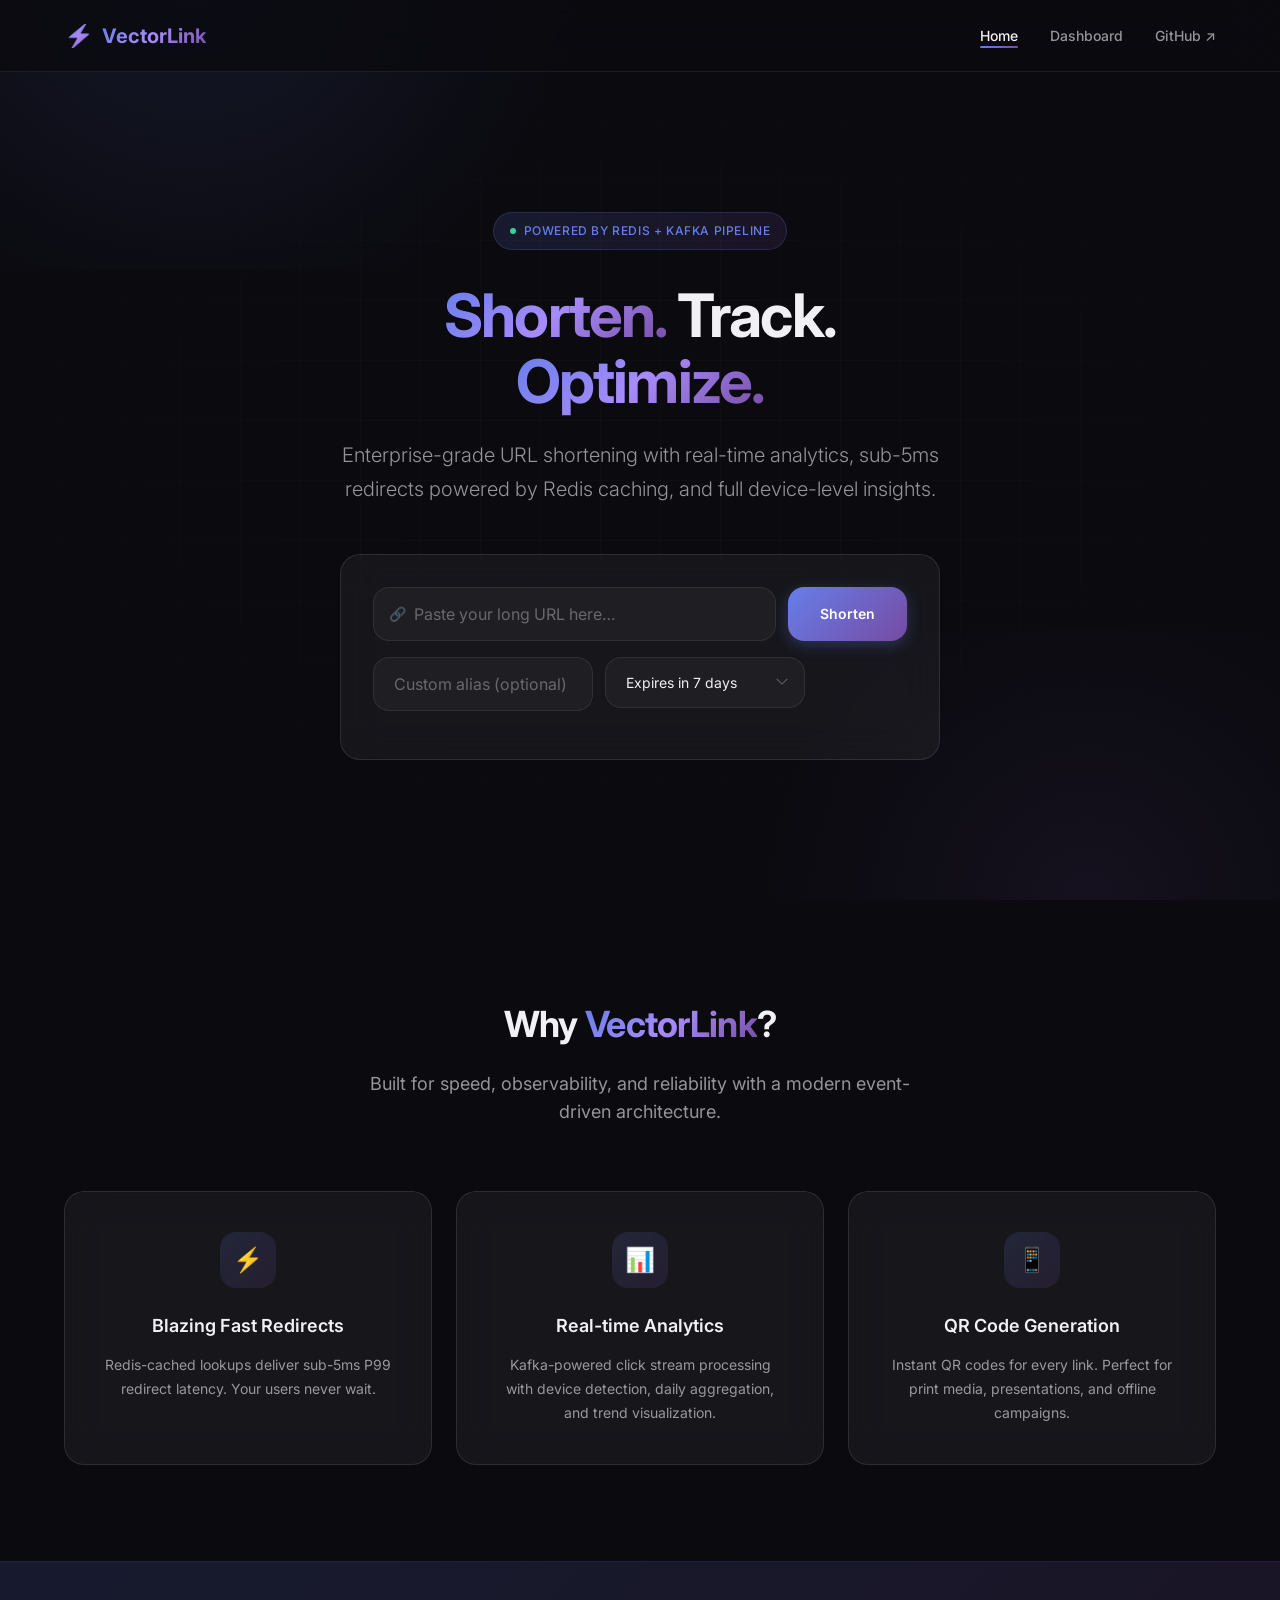
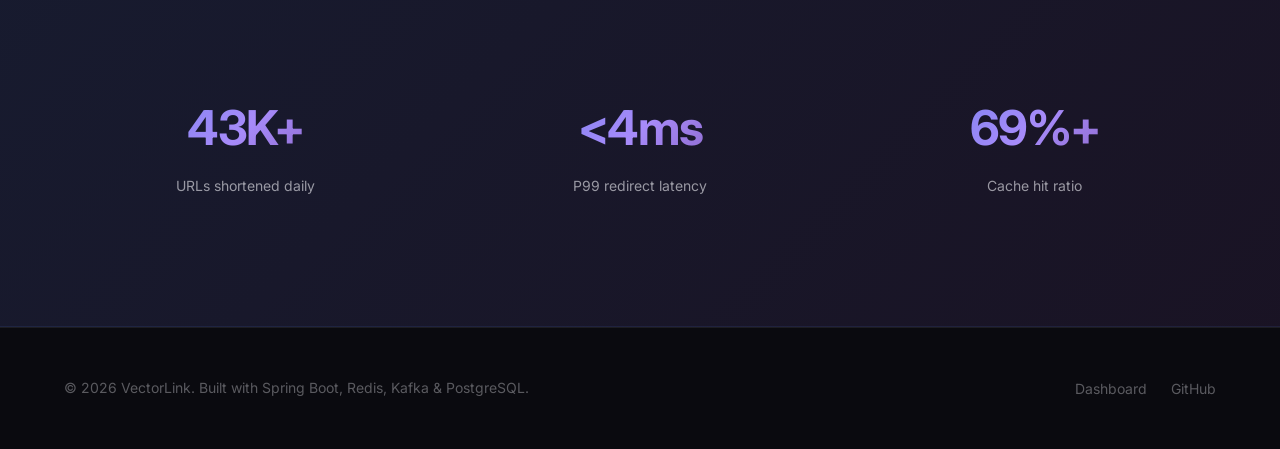
==== src/main/resources/static/index.html @ d3f07c10 "feat: upgrade to full-stack production-ready VectorLink platform" ====
<!DOCTYPE html>
<html lang="en">
<head>
  <meta charset="UTF-8">
  <meta name="viewport" content="width=device-width, initial-scale=1.0">
  <title>VectorLink — Shorten. Track. Optimize.</title>
  <link rel="stylesheet" href="css/style.css">
  <link rel="icon" href="data:image/svg+xml,<svg xmlns='http://www.w3.org/2000/svg' viewBox='0 0 100 100'><text y='.9em' font-size='90'>⚡</text></svg>">
</head>
<body>

  <!-- ===== Navbar ===== -->
  <nav class="navbar" id="navbar">
    <div class="container">
      <a href="index.html" class="nav-logo">
        <span class="logo-icon">⚡</span>
        <span>VectorLink</span>
      </a>
      <button class="nav-toggle" id="navToggle" aria-label="Toggle navigation">☰</button>
      <ul class="nav-links" id="navLinks">
        <li><a href="index.html" class="active">Home</a></li>
        <li><a href="dashboard.html">Dashboard</a></li>
        <li><a href="https://github.com" target="_blank" rel="noopener">GitHub ↗</a></li>
      </ul>
    </div>
  </nav>

  <!-- ===== Hero ===== -->
  <section class="hero">
    <div class="hero-bg">
      <div class="hero-grid"></div>
    </div>
    <div class="hero-content">
      <div class="hero-badge">
        <span class="dot"></span>
        Powered by Redis + Kafka Pipeline
      </div>
      <h1>
        <span class="text-gradient">Shorten.</span> Track.<br>
        <span class="text-gradient">Optimize.</span>
      </h1>
      <p>
        Enterprise-grade URL shortening with real-time analytics, 
        sub-5ms redirects powered by Redis caching, and full device-level insights.
      </p>

      <!-- Shortener Form -->
      <form class="shortener-form glass-card-static" id="shortenForm" autocomplete="off">
        <div class="form-main">
          <div class="input-group">
            <input 
              type="url" 
              class="input has-icon" 
              id="longUrlInput" 
              placeholder="Paste your long URL here…" 
              required
            >
            <span class="input-icon">🔗</span>
          </div>
          <button type="submit" class="btn btn-primary" id="submitBtn">
            <span id="submitText">Shorten</span>
            <span id="submitSpinner" class="spinner hidden"></span>
          </button>
        </div>
        <div class="form-options">
          <div class="input-group" style="max-width:220px;">
            <input 
              type="text" 
              class="input" 
              id="customAliasInput" 
              placeholder="Custom alias (optional)"
              pattern="[a-zA-Z0-9_-]+"
              title="Letters, numbers, hyphens, underscores only"
            >
          </div>
          <div class="input-group" style="max-width:200px;">
            <select class="select" id="ttlSelect">
              <option value="3600">Expires in 1 hour</option>
              <option value="86400">Expires in 1 day</option>
              <option value="604800" selected>Expires in 7 days</option>
              <option value="2592000">Expires in 30 days</option>
              <option value="31536000">Expires in 1 year</option>
            </select>
          </div>
        </div>
      </form>

      <!-- Result (hidden by default) -->
      <div class="result-card glass-card-static hidden" id="resultCard">
        <div class="result-inner">
          <div class="result-url-section">
            <div class="result-label">Your shortened link</div>
            <div class="result-short-url">
              <a href="#" id="resultShortUrl" target="_blank" rel="noopener"></a>
              <button class="btn btn-sm btn-secondary" id="copyBtn" title="Copy to clipboard">📋 Copy</button>
            </div>
            <div class="result-long-url" id="resultLongUrl"></div>
            <div class="result-meta">
              <span class="result-meta-item" id="resultExpiry"></span>
              <span class="result-meta-item" id="resultAlias"></span>
            </div>
          </div>
          <div class="result-qr">
            <img id="resultQr" src="" alt="QR Code">
          </div>
        </div>
      </div>
    </div>
  </section>

  <!-- ===== Features ===== -->
  <section class="section">
    <div class="container">
      <div class="section-header">
        <h2>Why <span class="text-gradient">VectorLink</span>?</h2>
        <p>Built for speed, observability, and reliability with a modern event-driven architecture.</p>
      </div>
      <div class="features-grid stagger">
        <div class="glass-card feature-card animate-slide-up" style="opacity:0;">
          <div class="feature-icon">⚡</div>
          <h3>Blazing Fast Redirects</h3>
          <p>Redis-cached lookups deliver sub-5ms P99 redirect latency. Your users never wait.</p>
        </div>
        <div class="glass-card feature-card animate-slide-up" style="opacity:0;">
          <div class="feature-icon">📊</div>
          <h3>Real-time Analytics</h3>
          <p>Kafka-powered click stream processing with device detection, daily aggregation, and trend visualization.</p>
        </div>
        <div class="glass-card feature-card animate-slide-up" style="opacity:0;">
          <div class="feature-icon">📱</div>
          <h3>QR Code Generation</h3>
          <p>Instant QR codes for every link. Perfect for print media, presentations, and offline campaigns.</p>
        </div>
      </div>
    </div>
  </section>

  <!-- ===== Stats ===== -->
  <section class="section stats-section">
    <div class="container">
      <div class="stats-grid">
        <div class="stat-item">
          <div class="stat-number text-gradient" data-target="50000" data-suffix="+">0</div>
          <div class="stat-label">URLs shortened daily</div>
        </div>
        <div class="stat-item">
          <div class="stat-number text-gradient" data-target="5" data-prefix="<" data-suffix="ms">&lt;5ms</div>
          <div class="stat-label">P99 redirect latency</div>
        </div>
        <div class="stat-item">
          <div class="stat-number text-gradient" data-target="80" data-suffix="%+">0</div>
          <div class="stat-label">Cache hit ratio</div>
        </div>
      </div>
    </div>
  </section>

  <!-- ===== Footer ===== -->
  <footer class="footer">
    <div class="container">
      <div class="footer-content">
        <p>© 2026 VectorLink. Built with Spring Boot, Redis, Kafka & PostgreSQL.</p>
        <ul class="footer-links">
          <li><a href="dashboard.html">Dashboard</a></li>
          <li><a href="https://github.com" target="_blank" rel="noopener">GitHub</a></li>
        </ul>
      </div>
    </div>
  </footer>

  <!-- Toast Container -->
  <div class="toast-container" id="toastContainer"></div>

  <script src="https://cdn.jsdelivr.net/npm/chart.js@4.4.4/dist/chart.umd.min.js"></script>
  <script src="js/app.js"></script>
</body>
</html>
---- src/main/resources/static/css/style.css ----
/* ============================================
   VectorLink — Design System
   Dark Glassmorphism · Premium SaaS UI
   ============================================ */

/* ---------- Google Font ---------- */
@import url('https://fonts.googleapis.com/css2?family=Inter:wght@300;400;500;600;700&display=swap');

/* ---------- Custom Properties ---------- */
:root {
  /* Palette */
  --bg:              #0a0a0f;
  --bg-secondary:    #12121a;
  --surface:         rgba(255, 255, 255, 0.04);
  --surface-hover:   rgba(255, 255, 255, 0.08);
  --surface-border:  rgba(255, 255, 255, 0.08);
  --glass:           rgba(255, 255, 255, 0.05);
  --glass-border:    rgba(255, 255, 255, 0.1);
  --glass-hover:     rgba(255, 255, 255, 0.09);

  --accent:          #667eea;
  --accent-secondary:#764ba2;
  --gradient:        linear-gradient(135deg, #667eea 0%, #764ba2 100%);
  --gradient-text:   linear-gradient(135deg, #667eea 0%, #a78bfa 50%, #764ba2 100%);
  --gradient-subtle: linear-gradient(135deg, rgba(102,126,234,0.15) 0%, rgba(118,75,162,0.15) 100%);

  --text-primary:    #f0f0f5;
  --text-secondary:  rgba(240, 240, 245, 0.6);
  --text-tertiary:   rgba(240, 240, 245, 0.35);

  --success:         #34d399;
  --success-bg:      rgba(52, 211, 153, 0.12);
  --danger:          #f87171;
  --danger-bg:       rgba(248, 113, 113, 0.12);
  --warning:         #fbbf24;
  --warning-bg:      rgba(251, 191, 36, 0.12);
  --info:            #60a5fa;

  /* Typography */
  --font:            'Inter', -apple-system, BlinkMacSystemFont, 'Segoe UI', sans-serif;
  --text-xs:         0.75rem;
  --text-sm:         0.875rem;
  --text-base:       1rem;
  --text-lg:         1.125rem;
  --text-xl:         1.25rem;
  --text-2xl:        1.5rem;
  --text-3xl:        1.875rem;
  --text-4xl:        2.25rem;
  --text-5xl:        3rem;
  --text-6xl:        3.75rem;

  /* Spacing */
  --space-1:  0.25rem;
  --space-2:  0.5rem;
  --space-3:  0.75rem;
  --space-4:  1rem;
  --space-5:  1.25rem;
  --space-6:  1.5rem;
  --space-8:  2rem;
  --space-10: 2.5rem;
  --space-12: 3rem;
  --space-16: 4rem;
  --space-20: 5rem;
  --space-24: 6rem;

  /* Radius */
  --radius-sm:  0.375rem;
  --radius-md:  0.625rem;
  --radius-lg:  1rem;
  --radius-xl:  1.25rem;
  --radius-full:9999px;

  /* Shadows */
  --shadow-sm:  0 1px 2px rgba(0,0,0,0.3);
  --shadow-md:  0 4px 12px rgba(0,0,0,0.4);
  --shadow-lg:  0 8px 32px rgba(0,0,0,0.5);
  --shadow-xl:  0 16px 48px rgba(0,0,0,0.6);
  --shadow-glow:0 0 30px rgba(102,126,234,0.15);
  --shadow-glow-strong: 0 0 40px rgba(102,126,234,0.25);

  /* Transition */
  --transition: 0.3s cubic-bezier(0.4, 0, 0.2, 1);
  --transition-fast: 0.15s cubic-bezier(0.4, 0, 0.2, 1);

  /* Layout */
  --nav-height: 72px;
  --container-max: 1200px;
  --container-narrow: 800px;
}

/* ---------- Reset ---------- */
*, *::before, *::after {
  box-sizing: border-box;
  margin: 0;
  padding: 0;
}

html {
  scroll-behavior: smooth;
  -webkit-font-smoothing: antialiased;
  -moz-osx-font-smoothing: grayscale;
}

body {
  font-family: var(--font);
  font-size: var(--text-base);
  font-weight: 400;
  line-height: 1.6;
  color: var(--text-primary);
  background: var(--bg);
  min-height: 100vh;
  overflow-x: hidden;
}

a {
  color: var(--accent);
  text-decoration: none;
  transition: color var(--transition);
}
a:hover {
  color: var(--accent-secondary);
}

img { max-width: 100%; display: block; }
button { cursor: pointer; font-family: var(--font); }
input, select, textarea { font-family: var(--font); }

::selection {
  background: rgba(102,126,234,0.3);
  color: #fff;
}

/* Scrollbar */
::-webkit-scrollbar { width: 6px; }
::-webkit-scrollbar-track { background: transparent; }
::-webkit-scrollbar-thumb {
  background: rgba(255,255,255,0.1);
  border-radius: 3px;
}
::-webkit-scrollbar-thumb:hover { background: rgba(255,255,255,0.2); }

/* ---------- Utility ---------- */
.container {
  width: 100%;
  max-width: var(--container-max);
  margin: 0 auto;
  padding: 0 var(--space-6);
}

.container-narrow {
  max-width: var(--container-narrow);
}

.text-gradient {
  background: var(--gradient-text);
  -webkit-background-clip: text;
  -webkit-text-fill-color: transparent;
  background-clip: text;
}

.text-secondary { color: var(--text-secondary); }
.text-center { text-align: center; }
.text-sm { font-size: var(--text-sm); }
.text-xs { font-size: var(--text-xs); }

.mt-1 { margin-top: var(--space-1); }
.mt-2 { margin-top: var(--space-2); }
.mt-4 { margin-top: var(--space-4); }
.mt-6 { margin-top: var(--space-6); }
.mt-8 { margin-top: var(--space-8); }
.mb-2 { margin-bottom: var(--space-2); }
.mb-4 { margin-bottom: var(--space-4); }
.mb-6 { margin-bottom: var(--space-6); }
.mb-8 { margin-bottom: var(--space-8); }

.hidden { display: none !important; }

/* ---------- Animations ---------- */
@keyframes fadeIn {
  from { opacity: 0; }
  to   { opacity: 1; }
}

@keyframes slideUp {
  from { opacity: 0; transform: translateY(24px); }
  to   { opacity: 1; transform: translateY(0); }
}

@keyframes slideDown {
  from { opacity: 0; transform: translateY(-16px); }
  to   { opacity: 1; transform: translateY(0); }
}

@keyframes slideInRight {
  from { opacity: 0; transform: translateX(80px); }
  to   { opacity: 1; transform: translateX(0); }
}

@keyframes slideOutRight {
  from { opacity: 1; transform: translateX(0); }
  to   { opacity: 0; transform: translateX(80px); }
}

@keyframes pulse {
  0%, 100% { opacity: 1; }
  50%      { opacity: 0.5; }
}

@keyframes shimmer {
  0%   { background-position: -200% 0; }
  100% { background-position: 200% 0; }
}

@keyframes spin {
  to { transform: rotate(360deg); }
}

@keyframes gradientShift {
  0%   { background-position: 0% 50%; }
  50%  { background-position: 100% 50%; }
  100% { background-position: 0% 50%; }
}

@keyframes float {
  0%, 100% { transform: translateY(0); }
  50%      { transform: translateY(-10px); }
}

@keyframes scaleIn {
  from { opacity: 0; transform: scale(0.9); }
  to   { opacity: 1; transform: scale(1); }
}

.animate-fade-in   { animation: fadeIn 0.5s ease forwards; }
.animate-slide-up  { animation: slideUp 0.6s ease forwards; }
.animate-scale-in  { animation: scaleIn 0.4s ease forwards; }

/* Stagger children */
.stagger > *:nth-child(1) { animation-delay: 0s; }
.stagger > *:nth-child(2) { animation-delay: 0.1s; }
.stagger > *:nth-child(3) { animation-delay: 0.2s; }
.stagger > *:nth-child(4) { animation-delay: 0.3s; }
.stagger > *:nth-child(5) { animation-delay: 0.4s; }
.stagger > *:nth-child(6) { animation-delay: 0.5s; }

/* ---------- Glassmorphism Card ---------- */
.glass-card {
  background: var(--glass);
  backdrop-filter: blur(20px);
  -webkit-backdrop-filter: blur(20px);
  border: 1px solid var(--glass-border);
  border-radius: var(--radius-xl);
  padding: var(--space-8);
  transition: all var(--transition);
}

.glass-card:hover {
  background: var(--glass-hover);
  border-color: rgba(255,255,255,0.15);
  box-shadow: var(--shadow-glow);
  transform: translateY(-2px);
}

.glass-card-static {
  background: var(--glass);
  backdrop-filter: blur(20px);
  -webkit-backdrop-filter: blur(20px);
  border: 1px solid var(--glass-border);
  border-radius: var(--radius-xl);
  padding: var(--space-8);
}

/* ---------- Navigation ---------- */
.navbar {
  position: fixed;
  top: 0;
  left: 0;
  right: 0;
  height: var(--nav-height);
  z-index: 1000;
  background: rgba(10, 10, 15, 0.8);
  backdrop-filter: blur(20px);
  -webkit-backdrop-filter: blur(20px);
  border-bottom: 1px solid var(--surface-border);
  transition: all var(--transition);
}

.navbar.scrolled {
  background: rgba(10, 10, 15, 0.95);
  box-shadow: var(--shadow-md);
}

.navbar .container {
  display: flex;
  align-items: center;
  justify-content: space-between;
  height: 100%;
}

.nav-logo {
  display: flex;
  align-items: center;
  gap: var(--space-2);
  font-size: var(--text-xl);
  font-weight: 700;
  color: var(--text-primary);
  text-decoration: none;
}

.nav-logo .logo-icon {
  font-size: var(--text-2xl);
  line-height: 1;
}

.nav-logo span {
  background: var(--gradient-text);
  -webkit-background-clip: text;
  -webkit-text-fill-color: transparent;
  background-clip: text;
}

.nav-links {
  display: flex;
  align-items: center;
  gap: var(--space-8);
  list-style: none;
}

.nav-links a {
  color: var(--text-secondary);
  font-size: var(--text-sm);
  font-weight: 500;
  transition: color var(--transition);
  position: relative;
}

.nav-links a::after {
  content: '';
  position: absolute;
  bottom: -4px;
  left: 0;
  width: 0;
  height: 2px;
  background: var(--gradient);
  border-radius: 1px;
  transition: width var(--transition);
}

.nav-links a:hover,
.nav-links a.active {
  color: var(--text-primary);
}

.nav-links a:hover::after,
.nav-links a.active::after {
  width: 100%;
}

/* Mobile hamburger */
.nav-toggle {
  display: none;
  background: none;
  border: none;
  color: var(--text-primary);
  font-size: 1.5rem;
  padding: var(--space-2);
}

/* ---------- Hero Section ---------- */
.hero {
  position: relative;
  min-height: 100vh;
  display: flex;
  align-items: center;
  justify-content: center;
  padding: calc(var(--nav-height) + var(--space-16)) var(--space-6) var(--space-16);
  overflow: hidden;
}

.hero-bg {
  position: absolute;
  inset: 0;
  z-index: -1;
  overflow: hidden;
}

.hero-bg::before {
  content: '';
  position: absolute;
  top: -40%;
  left: -20%;
  width: 70%;
  height: 70%;
  background: radial-gradient(circle, rgba(102,126,234,0.12) 0%, transparent 70%);
  animation: float 8s ease-in-out infinite;
}

.hero-bg::after {
  content: '';
  position: absolute;
  bottom: -30%;
  right: -15%;
  width: 60%;
  height: 60%;
  background: radial-gradient(circle, rgba(118,75,162,0.1) 0%, transparent 70%);
  animation: float 10s ease-in-out infinite reverse;
}

.hero-grid {
  position: absolute;
  inset: 0;
  background-image:
    linear-gradient(rgba(255,255,255,0.02) 1px, transparent 1px),
    linear-gradient(90deg, rgba(255,255,255,0.02) 1px, transparent 1px);
  background-size: 60px 60px;
  mask-image: radial-gradient(ellipse 60% 50% at 50% 50%, black 30%, transparent 100%);
  -webkit-mask-image: radial-gradient(ellipse 60% 50% at 50% 50%, black 30%, transparent 100%);
}

.hero-content {
  text-align: center;
  max-width: 800px;
  animation: slideUp 0.8s ease;
}

.hero-badge {
  display: inline-flex;
  align-items: center;
  gap: var(--space-2);
  padding: var(--space-2) var(--space-4);
  background: var(--gradient-subtle);
  border: 1px solid rgba(102,126,234,0.2);
  border-radius: var(--radius-full);
  font-size: var(--text-xs);
  font-weight: 500;
  color: var(--accent);
  margin-bottom: var(--space-8);
  letter-spacing: 0.05em;
  text-transform: uppercase;
}

.hero-badge .dot {
  width: 6px;
  height: 6px;
  background: var(--success);
  border-radius: 50%;
  animation: pulse 2s infinite;
}

.hero h1 {
  font-size: clamp(var(--text-4xl), 6vw, var(--text-6xl));
  font-weight: 700;
  line-height: 1.1;
  letter-spacing: -0.03em;
  margin-bottom: var(--space-6);
}

.hero p {
  font-size: clamp(var(--text-lg), 2vw, var(--text-xl));
  color: var(--text-secondary);
  max-width: 600px;
  margin: 0 auto var(--space-12);
  font-weight: 300;
  line-height: 1.7;
}

/* ---------- Shortener Form ---------- */
.shortener-form {
  width: 100%;
  max-width: 680px;
  margin: 0 auto;
}

.form-main {
  display: flex;
  gap: var(--space-3);
  margin-bottom: var(--space-4);
}

.form-options {
  display: flex;
  gap: var(--space-3);
  margin-bottom: var(--space-4);
}

/* ---------- Inputs ---------- */
.input-group {
  position: relative;
  flex: 1;
}

.input-group .input-icon {
  position: absolute;
  left: var(--space-4);
  top: 50%;
  transform: translateY(-50%);
  color: var(--text-tertiary);
  font-size: var(--text-sm);
  pointer-events: none;
  transition: color var(--transition);
}

.input {
  width: 100%;
  padding: var(--space-4) var(--space-5);
  background: var(--surface);
  border: 1px solid var(--surface-border);
  border-radius: var(--radius-lg);
  color: var(--text-primary);
  font-size: var(--text-base);
  font-weight: 400;
  outline: none;
  transition: all var(--transition);
}

.input::placeholder {
  color: var(--text-tertiary);
}

.input:hover {
  background: var(--surface-hover);
  border-color: rgba(255,255,255,0.12);
}

.input:focus {
  border-color: var(--accent);
  box-shadow: 0 0 0 3px rgba(102,126,234,0.15), 0 0 20px rgba(102,126,234,0.1);
  background: var(--surface-hover);
}

.input.has-icon {
  padding-left: calc(var(--space-4) + 24px);
}

.input:focus ~ .input-icon {
  color: var(--accent);
}

.select {
  width: 100%;
  padding: var(--space-4) var(--space-5);
  padding-right: var(--space-10);
  background: var(--surface);
  border: 1px solid var(--surface-border);
  border-radius: var(--radius-lg);
  color: var(--text-primary);
  font-size: var(--text-sm);
  outline: none;
  appearance: none;
  -webkit-appearance: none;
  cursor: pointer;
  transition: all var(--transition);
  background-image: url("data:image/svg+xml,%3Csvg xmlns='http://www.w3.org/2000/svg' width='12' height='12' viewBox='0 0 12 12'%3E%3Cpath fill='%23666' d='M6 8.825L.35 3.175l.7-.7L6 7.425l4.95-4.95.7.7z'/%3E%3C/svg%3E");
  background-repeat: no-repeat;
  background-position: right 16px center;
}

.select:hover {
  background-color: var(--surface-hover);
  border-color: rgba(255,255,255,0.12);
}

.select:focus {
  border-color: var(--accent);
  box-shadow: 0 0 0 3px rgba(102,126,234,0.15);
}

.select option {
  background: #1a1a2e;
  color: var(--text-primary);
}

/* ---------- Buttons ---------- */
.btn {
  display: inline-flex;
  align-items: center;
  justify-content: center;
  gap: var(--space-2);
  padding: var(--space-4) var(--space-8);
  border-radius: var(--radius-lg);
  font-size: var(--text-sm);
  font-weight: 600;
  border: none;
  outline: none;
  transition: all var(--transition);
  white-space: nowrap;
  position: relative;
  overflow: hidden;
}

.btn::after {
  content: '';
  position: absolute;
  inset: 0;
  background: rgba(255,255,255,0);
  transition: background var(--transition);
}

.btn:hover::after {
  background: rgba(255,255,255,0.1);
}

.btn:active {
  transform: scale(0.97);
}

.btn-primary {
  background: var(--gradient);
  color: #fff;
  box-shadow: 0 4px 15px rgba(102,126,234,0.3);
}

.btn-primary:hover {
  box-shadow: 0 6px 25px rgba(102,126,234,0.45);
  transform: translateY(-1px);
}

.btn-primary:active {
  transform: translateY(0) scale(0.97);
}

.btn-secondary {
  background: transparent;
  color: var(--text-primary);
  border: 1px solid var(--glass-border);
}

.btn-secondary:hover {
  border-color: rgba(255,255,255,0.2);
  background: var(--surface);
}

.btn-danger {
  background: var(--danger-bg);
  color: var(--danger);
  border: 1px solid rgba(248,113,113,0.2);
}

.btn-danger:hover {
  background: rgba(248,113,113,0.2);
  border-color: rgba(248,113,113,0.3);
}

.btn-ghost {
  background: transparent;
  color: var(--text-secondary);
  padding: var(--space-2) var(--space-3);
}

.btn-ghost:hover {
  color: var(--text-primary);
  background: var(--surface);
}

.btn-sm {
  padding: var(--space-2) var(--space-4);
  font-size: var(--text-xs);
  border-radius: var(--radius-md);
}

.btn-icon {
  padding: var(--space-3);
  border-radius: var(--radius-md);
  background: var(--surface);
  border: 1px solid var(--surface-border);
  color: var(--text-secondary);
}

.btn-icon:hover {
  color: var(--text-primary);
  border-color: rgba(255,255,255,0.15);
  background: var(--surface-hover);
}

.btn .spinner {
  width: 16px;
  height: 16px;
  border: 2px solid rgba(255,255,255,0.3);
  border-top-color: #fff;
  border-radius: 50%;
  animation: spin 0.6s linear infinite;
}

.btn:disabled {
  opacity: 0.5;
  cursor: not-allowed;
  transform: none !important;
}

/* ---------- Result Card ---------- */
.result-card {
  margin-top: var(--space-8);
  animation: scaleIn 0.4s ease;
}

.result-card .result-inner {
  display: flex;
  align-items: center;
  gap: var(--space-6);
  flex-wrap: wrap;
}

.result-url-section {
  flex: 1;
  min-width: 250px;
}

.result-label {
  font-size: var(--text-xs);
  font-weight: 500;
  color: var(--text-tertiary);
  text-transform: uppercase;
  letter-spacing: 0.08em;
  margin-bottom: var(--space-2);
}

.result-short-url {
  display: flex;
  align-items: center;
  gap: var(--space-3);
}

.result-short-url a {
  font-size: var(--text-xl);
  font-weight: 600;
  color: var(--accent);
  word-break: break-all;
}

.result-long-url {
  font-size: var(--text-sm);
  color: var(--text-tertiary);
  margin-top: var(--space-1);
  word-break: break-all;
  display: -webkit-box;
  -webkit-line-clamp: 1;
  -webkit-box-orient: vertical;
  overflow: hidden;
}

.result-meta {
  display: flex;
  gap: var(--space-6);
  margin-top: var(--space-3);
}

.result-meta-item {
  font-size: var(--text-xs);
  color: var(--text-secondary);
}

.result-meta-item strong {
  color: var(--text-primary);
  font-weight: 500;
}

.result-qr {
  flex-shrink: 0;
  width: 100px;
  height: 100px;
  background: #fff;
  border-radius: var(--radius-md);
  padding: 6px;
  display: flex;
  align-items: center;
  justify-content: center;
}

.result-qr img {
  width: 100%;
  height: 100%;
  object-fit: contain;
}

/* ---------- Features Section ---------- */
.section {
  padding: var(--space-24) 0;
  position: relative;
}

.section-header {
  text-align: center;
  margin-bottom: var(--space-16);
}

.section-header h2 {
  font-size: clamp(var(--text-3xl), 4vw, var(--text-4xl));
  font-weight: 700;
  letter-spacing: -0.02em;
  margin-bottom: var(--space-4);
}

.section-header p {
  font-size: var(--text-lg);
  color: var(--text-secondary);
  max-width: 550px;
  margin: 0 auto;
}

.features-grid {
  display: grid;
  grid-template-columns: repeat(3, 1fr);
  gap: var(--space-6);
}

.feature-card {
  text-align: center;
  padding: var(--space-10);
}

.feature-icon {
  width: 56px;
  height: 56px;
  margin: 0 auto var(--space-6);
  display: flex;
  align-items: center;
  justify-content: center;
  background: var(--gradient-subtle);
  border-radius: var(--radius-lg);
  font-size: 1.5rem;
}

.feature-card h3 {
  font-size: var(--text-lg);
  font-weight: 600;
  margin-bottom: var(--space-3);
}

.feature-card p {
  font-size: var(--text-sm);
  color: var(--text-secondary);
  line-height: 1.7;
}

/* ---------- Stats Section ---------- */
.stats-section {
  background: var(--gradient-subtle);
  border-top: 1px solid rgba(102,126,234,0.1);
  border-bottom: 1px solid rgba(102,126,234,0.1);
}

.stats-grid {
  display: grid;
  grid-template-columns: repeat(3, 1fr);
  gap: var(--space-8);
  text-align: center;
}

.stat-item {
  padding: var(--space-8) var(--space-4);
}

.stat-number {
  font-size: clamp(var(--text-3xl), 5vw, var(--text-5xl));
  font-weight: 700;
  letter-spacing: -0.03em;
  margin-bottom: var(--space-2);
}

.stat-label {
  font-size: var(--text-sm);
  color: var(--text-secondary);
  font-weight: 400;
}

/* ---------- Dashboard ---------- */
.page-header {
  padding: calc(var(--nav-height) + var(--space-12)) 0 var(--space-8);
}

.page-header h1 {
  font-size: var(--text-3xl);
  font-weight: 700;
  letter-spacing: -0.02em;
}

.page-header p {
  color: var(--text-secondary);
  margin-top: var(--space-2);
}

/* Summary Stats Row */
.summary-stats {
  display: grid;
  grid-template-columns: repeat(auto-fit, minmax(200px, 1fr));
  gap: var(--space-4);
  margin-bottom: var(--space-8);
}

.summary-stat-card {
  padding: var(--space-6);
  border-radius: var(--radius-lg);
  background: var(--glass);
  border: 1px solid var(--glass-border);
  backdrop-filter: blur(20px);
}

.summary-stat-card .stat-icon {
  width: 40px;
  height: 40px;
  display: flex;
  align-items: center;
  justify-content: center;
  border-radius: var(--radius-md);
  font-size: 1.1rem;
  margin-bottom: var(--space-3);
}

.summary-stat-card .stat-icon.purple { background: rgba(102,126,234,0.15); }
.summary-stat-card .stat-icon.green  { background: rgba(52,211,153,0.15); }
.summary-stat-card .stat-icon.blue   { background: rgba(96,165,250,0.15); }

.summary-stat-card .stat-value {
  font-size: var(--text-2xl);
  font-weight: 700;
  margin-bottom: var(--space-1);
}

.summary-stat-card .stat-desc {
  font-size: var(--text-xs);
  color: var(--text-tertiary);
  text-transform: uppercase;
  letter-spacing: 0.06em;
  font-weight: 500;
}

/* Search / Filter */
.toolbar {
  display: flex;
  align-items: center;
  gap: var(--space-4);
  margin-bottom: var(--space-6);
  flex-wrap: wrap;
}

.search-input {
  flex: 1;
  min-width: 250px;
}

/* ---------- URL Table / Cards ---------- */
.url-list {
  display: flex;
  flex-direction: column;
  gap: var(--space-4);
}

.url-card {
  display: grid;
  grid-template-columns: 1fr auto;
  gap: var(--space-4);
  align-items: center;
  padding: var(--space-6);
  background: var(--glass);
  border: 1px solid var(--glass-border);
  border-radius: var(--radius-lg);
  backdrop-filter: blur(20px);
  transition: all var(--transition);
}

.url-card:hover {
  background: var(--glass-hover);
  border-color: rgba(255,255,255,0.15);
}

.url-card-info {
  min-width: 0;
}

.url-card-top {
  display: flex;
  align-items: center;
  gap: var(--space-3);
  margin-bottom: var(--space-2);
  flex-wrap: wrap;
}

.url-short {
  font-weight: 600;
  color: var(--accent);
  font-size: var(--text-base);
}

.url-long {
  font-size: var(--text-sm);
  color: var(--text-tertiary);
  white-space: nowrap;
  overflow: hidden;
  text-overflow: ellipsis;
}

.url-card-meta {
  display: flex;
  align-items: center;
  gap: var(--space-4);
  margin-top: var(--space-3);
  flex-wrap: wrap;
}

.url-meta-item {
  font-size: var(--text-xs);
  color: var(--text-tertiary);
  display: flex;
  align-items: center;
  gap: var(--space-1);
}

.url-card-actions {
  display: flex;
  align-items: center;
  gap: var(--space-2);
  flex-shrink: 0;
}

/* ---------- Badges ---------- */
.badge {
  display: inline-flex;
  align-items: center;
  gap: 4px;
  padding: 3px 10px;
  border-radius: var(--radius-full);
  font-size: var(--text-xs);
  font-weight: 600;
  letter-spacing: 0.02em;
}

.badge-active {
  background: var(--success-bg);
  color: var(--success);
  border: 1px solid rgba(52,211,153,0.2);
}

.badge-active::before {
  content: '';
  width: 5px;
  height: 5px;
  background: var(--success);
  border-radius: 50%;
}

.badge-inactive {
  background: var(--danger-bg);
  color: var(--danger);
  border: 1px solid rgba(248,113,113,0.2);
}

.badge-inactive::before {
  content: '';
  width: 5px;
  height: 5px;
  background: var(--danger);
  border-radius: 50%;
}

/* ---------- Toggle Switch ---------- */
.toggle {
  position: relative;
  width: 44px;
  height: 24px;
  cursor: pointer;
}

.toggle input {
  opacity: 0;
  width: 0;
  height: 0;
  position: absolute;
}

.toggle-slider {
  position: absolute;
  inset: 0;
  background: rgba(255,255,255,0.1);
  border-radius: var(--radius-full);
  transition: all var(--transition);
}

.toggle-slider::before {
  content: '';
  position: absolute;
  width: 18px;
  height: 18px;
  left: 3px;
  bottom: 3px;
  background: var(--text-secondary);
  border-radius: 50%;
  transition: all var(--transition);
}

.toggle input:checked + .toggle-slider {
  background: var(--gradient);
}

.toggle input:checked + .toggle-slider::before {
  transform: translateX(20px);
  background: #fff;
}

/* ---------- Empty State ---------- */
.empty-state {
  text-align: center;
  padding: var(--space-20) var(--space-8);
}

.empty-state-icon {
  font-size: 4rem;
  margin-bottom: var(--space-6);
  opacity: 0.3;
}

.empty-state h3 {
  font-size: var(--text-xl);
  font-weight: 600;
  margin-bottom: var(--space-3);
}

.empty-state p {
  color: var(--text-secondary);
  margin-bottom: var(--space-8);
  max-width: 400px;
  margin-left: auto;
  margin-right: auto;
}

/* ---------- Analytics Page ---------- */
.analytics-header {
  display: flex;
  align-items: flex-start;
  justify-content: space-between;
  flex-wrap: wrap;
  gap: var(--space-4);
  margin-bottom: var(--space-8);
}

.analytics-url-info h2 {
  font-size: var(--text-2xl);
  font-weight: 700;
  margin-bottom: var(--space-2);
}

.analytics-url-info .long-url {
  color: var(--text-secondary);
  font-size: var(--text-sm);
  word-break: break-all;
}

.chart-grid {
  display: grid;
  grid-template-columns: 2fr 1fr;
  gap: var(--space-6);
  margin-bottom: var(--space-8);
}

.chart-container {
  position: relative;
  padding: var(--space-6);
}

.chart-container h3 {
  font-size: var(--text-lg);
  font-weight: 600;
  margin-bottom: var(--space-6);
}

.chart-canvas-wrapper {
  position: relative;
  width: 100%;
}

.chart-canvas-wrapper canvas {
  width: 100% !important;
}

.analytics-stats-grid {
  display: grid;
  grid-template-columns: repeat(4, 1fr);
  gap: var(--space-4);
}

.analytics-stat-card {
  text-align: center;
  padding: var(--space-6);
}

.analytics-stat-card .stat-value {
  font-size: var(--text-2xl);
  font-weight: 700;
  margin-bottom: var(--space-1);
}

.analytics-stat-card .stat-label {
  font-size: var(--text-xs);
  color: var(--text-tertiary);
  text-transform: uppercase;
  letter-spacing: 0.06em;
  font-weight: 500;
}

/* ---------- Toast Notifications ---------- */
.toast-container {
  position: fixed;
  top: calc(var(--nav-height) + var(--space-4));
  right: var(--space-4);
  z-index: 9999;
  display: flex;
  flex-direction: column;
  gap: var(--space-3);
  pointer-events: none;
}

.toast {
  display: flex;
  align-items: center;
  gap: var(--space-3);
  padding: var(--space-4) var(--space-5);
  background: rgba(18, 18, 26, 0.95);
  backdrop-filter: blur(20px);
  border: 1px solid var(--glass-border);
  border-radius: var(--radius-lg);
  box-shadow: var(--shadow-lg);
  min-width: 280px;
  max-width: 420px;
  animation: slideInRight 0.4s ease;
  pointer-events: all;
}

.toast.removing {
  animation: slideOutRight 0.3s ease forwards;
}

.toast-icon {
  flex-shrink: 0;
  font-size: var(--text-lg);
}

.toast-message {
  font-size: var(--text-sm);
  font-weight: 500;
  color: var(--text-primary);
  flex: 1;
}

.toast-success { border-left: 3px solid var(--success); }
.toast-success .toast-icon { color: var(--success); }

.toast-error { border-left: 3px solid var(--danger); }
.toast-error .toast-icon { color: var(--danger); }

.toast-info { border-left: 3px solid var(--info); }
.toast-info .toast-icon { color: var(--info); }

.toast-warning { border-left: 3px solid var(--warning); }
.toast-warning .toast-icon { color: var(--warning); }

/* ---------- Modal ---------- */
.modal-overlay {
  position: fixed;
  inset: 0;
  z-index: 5000;
  background: rgba(0, 0, 0, 0.6);
  backdrop-filter: blur(4px);
  display: flex;
  align-items: center;
  justify-content: center;
  padding: var(--space-6);
  animation: fadeIn 0.2s ease;
}

.modal {
  background: var(--bg-secondary);
  border: 1px solid var(--glass-border);
  border-radius: var(--radius-xl);
  padding: var(--space-8);
  max-width: 440px;
  width: 100%;
  animation: scaleIn 0.3s ease;
}

.modal h3 {
  font-size: var(--text-xl);
  font-weight: 600;
  margin-bottom: var(--space-3);
}

.modal p {
  color: var(--text-secondary);
  font-size: var(--text-sm);
  margin-bottom: var(--space-8);
  line-height: 1.6;
}

.modal-actions {
  display: flex;
  justify-content: flex-end;
  gap: var(--space-3);
}

/* ---------- Loading Spinner ---------- */
.loader {
  display: flex;
  align-items: center;
  justify-content: center;
  padding: var(--space-16);
}

.loader-spinner {
  width: 40px;
  height: 40px;
  border-radius: 50%;
  background: var(--gradient);
  mask: radial-gradient(farthest-side, transparent calc(100% - 4px), #000 0);
  -webkit-mask: radial-gradient(farthest-side, transparent calc(100% - 4px), #000 0);
  animation: spin 0.8s linear infinite;
}

/* Page spinner overlay */
.page-loader {
  min-height: 400px;
  display: flex;
  flex-direction: column;
  align-items: center;
  justify-content: center;
  gap: var(--space-4);
}

.page-loader p {
  font-size: var(--text-sm);
  color: var(--text-tertiary);
}

/* Shimmer skeleton */
.skeleton {
  background: linear-gradient(90deg, var(--surface) 25%, var(--surface-hover) 50%, var(--surface) 75%);
  background-size: 200% 100%;
  animation: shimmer 1.5s infinite;
  border-radius: var(--radius-md);
}

/* ---------- Footer ---------- */
.footer {
  border-top: 1px solid var(--surface-border);
  padding: var(--space-12) 0;
  text-align: center;
}

.footer-content {
  display: flex;
  align-items: center;
  justify-content: space-between;
  flex-wrap: wrap;
  gap: var(--space-4);
}

.footer p {
  color: var(--text-tertiary);
  font-size: var(--text-sm);
}

.footer-links {
  display: flex;
  gap: var(--space-6);
  list-style: none;
}

.footer-links a {
  color: var(--text-tertiary);
  font-size: var(--text-sm);
  transition: color var(--transition);
}

.footer-links a:hover {
  color: var(--text-primary);
}

/* ---------- Back Link ---------- */
.back-link {
  display: inline-flex;
  align-items: center;
  gap: var(--space-2);
  color: var(--text-secondary);
  font-size: var(--text-sm);
  font-weight: 500;
  margin-bottom: var(--space-6);
  transition: color var(--transition);
}

.back-link:hover {
  color: var(--accent);
}

/* ---------- Responsive ---------- */
@media (max-width: 1024px) {
  .features-grid {
    grid-template-columns: repeat(2, 1fr);
  }

  .chart-grid {
    grid-template-columns: 1fr;
  }

  .analytics-stats-grid {
    grid-template-columns: repeat(2, 1fr);
  }
}

@media (max-width: 768px) {
  :root {
    --nav-height: 64px;
  }

  .container {
    padding: 0 var(--space-4);
  }

  .nav-links {
    display: none;
    position: absolute;
    top: var(--nav-height);
    left: 0;
    right: 0;
    flex-direction: column;
    background: rgba(10, 10, 15, 0.98);
    backdrop-filter: blur(20px);
    padding: var(--space-6);
    gap: var(--space-4);
    border-bottom: 1px solid var(--surface-border);
  }

  .nav-links.open {
    display: flex;
    animation: slideDown 0.3s ease;
  }

  .nav-toggle {
    display: block;
  }

  .hero {
    padding-top: calc(var(--nav-height) + var(--space-12));
    min-height: auto;
    padding-bottom: var(--space-12);
  }

  .form-main {
    flex-direction: column;
  }

  .form-options {
    flex-direction: column;
  }

  .features-grid {
    grid-template-columns: 1fr;
  }

  .stats-grid {
    grid-template-columns: 1fr;
    gap: 0;
  }

  .stat-item {
    padding: var(--space-6) var(--space-4);
  }

  .stat-item + .stat-item {
    border-top: 1px solid rgba(255,255,255,0.05);
  }

  .summary-stats {
    grid-template-columns: 1fr;
  }

  .url-card {
    grid-template-columns: 1fr;
  }

  .url-card-actions {
    justify-content: flex-start;
  }

  .result-card .result-inner {
    flex-direction: column;
    align-items: stretch;
  }

  .result-qr {
    align-self: center;
  }

  .analytics-stats-grid {
    grid-template-columns: repeat(2, 1fr);
  }

  .modal {
    margin: var(--space-4);
  }

  .footer-content {
    flex-direction: column;
    text-align: center;
  }

  .toast {
    min-width: auto;
    max-width: calc(100vw - 2rem);
  }

  .section {
    padding: var(--space-16) 0;
  }

  .glass-card,
  .glass-card-static {
    padding: var(--space-6);
  }
}

@media (max-width: 480px) {
  .hero h1 {
    font-size: var(--text-3xl);
  }

  .analytics-stats-grid {
    grid-template-columns: 1fr;
  }

  .btn {
    padding: var(--space-3) var(--space-6);
  }
}
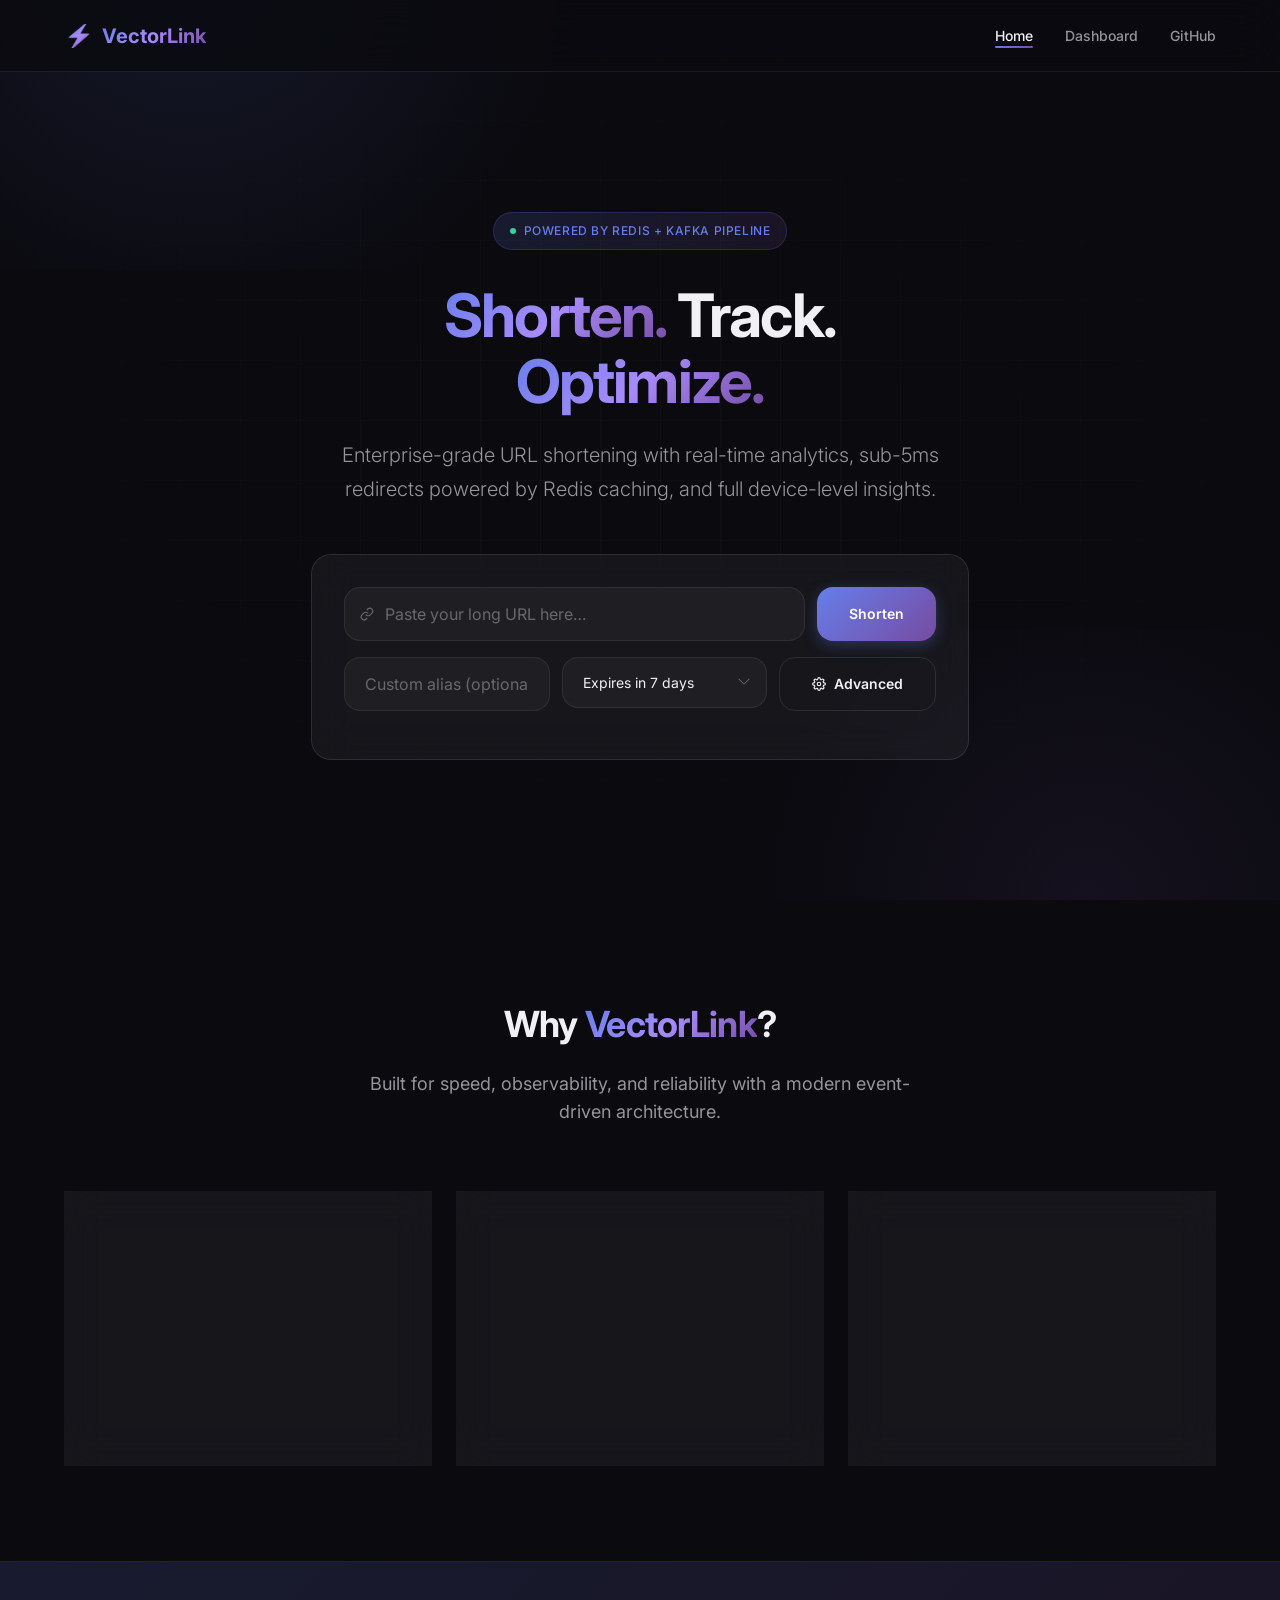
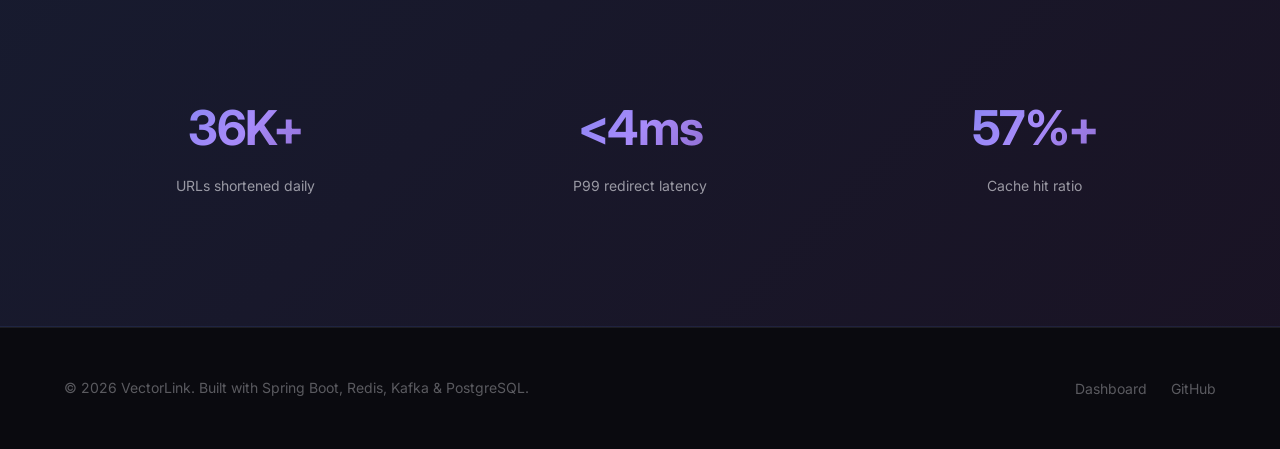
==== commit 43bfc30d: "feat: improve analytics, dashboard UX, expiry handling, and reliability fixes" ====
--- a/src/main/resources/static/index.html
+++ b/src/main/resources/static/index.html
@@ -4,6 +4,7 @@
   <meta charset="UTF-8">
   <meta name="viewport" content="width=device-width, initial-scale=1.0">
   <title>VectorLink — Shorten. Track. Optimize.</title>
+  <meta name="description" content="Enterprise-grade URL shortener with real-time analytics, sub-5ms redirects, and full device-level insights. Powered by Redis, Kafka, and PostgreSQL.">
   <link rel="stylesheet" href="css/style.css">
   <link rel="icon" href="data:image/svg+xml,<svg xmlns='http://www.w3.org/2000/svg' viewBox='0 0 100 100'><text y='.9em' font-size='90'>⚡</text></svg>">
 </head>
@@ -16,11 +17,13 @@
         <span class="logo-icon">⚡</span>
         <span>VectorLink</span>
       </a>
-      <button class="nav-toggle" id="navToggle" aria-label="Toggle navigation">☰</button>
+      <button class="nav-toggle" id="navToggle" aria-label="Toggle navigation">
+        <svg width="24" height="24" viewBox="0 0 24 24" fill="none" stroke="currentColor" stroke-width="2"><path d="M3 12h18M3 6h18M3 18h18"/></svg>
+      </button>
       <ul class="nav-links" id="navLinks">
         <li><a href="index.html" class="active">Home</a></li>
         <li><a href="dashboard.html">Dashboard</a></li>
-        <li><a href="https://github.com" target="_blank" rel="noopener">GitHub ↗</a></li>
+        <li><a href="https://github.com" target="_blank" rel="noopener">GitHub</a></li>
       </ul>
     </div>
   </nav>
@@ -55,7 +58,9 @@
               placeholder="Paste your long URL here…" 
               required
             >
-            <span class="input-icon">🔗</span>
+            <span class="input-icon">
+              <svg width="14" height="14" viewBox="0 0 24 24" fill="none" stroke="currentColor" stroke-width="2"><path d="M10 13a5 5 0 0 0 7.54.54l3-3a5 5 0 0 0-7.07-7.07l-1.72 1.71"/><path d="M14 11a5 5 0 0 0-7.54-.54l-3 3a5 5 0 0 0 7.07 7.07l1.71-1.71"/></svg>
+            </span>
           </div>
           <button type="submit" class="btn btn-primary" id="submitBtn">
             <span id="submitText">Shorten</span>
@@ -73,14 +78,52 @@
               title="Letters, numbers, hyphens, underscores only"
             >
           </div>
-          <div class="input-group" style="max-width:200px;">
+          <div class="input-group expiry-group" style="max-width:280px;">
             <select class="select" id="ttlSelect">
               <option value="3600">Expires in 1 hour</option>
               <option value="86400">Expires in 1 day</option>
               <option value="604800" selected>Expires in 7 days</option>
               <option value="2592000">Expires in 30 days</option>
               <option value="31536000">Expires in 1 year</option>
+              <option value="custom">Custom date & time</option>
             </select>
+          </div>
+          <div class="input-group hidden" id="customExpiryGroup" style="max-width:250px;">
+            <input 
+              type="datetime-local" 
+              class="input" 
+              id="customExpiryInput"
+            >
+          </div>
+          <button type="button" class="btn btn-secondary toggle-btn" id="advancedToggleBtn" style="margin-left: auto; display: flex; align-items: center; gap: 8px;">
+            <svg width="14" height="14" viewBox="0 0 24 24" fill="none" stroke="currentColor" stroke-width="2"><circle cx="12" cy="12" r="3"/><path d="M19.4 15a1.65 1.65 0 0 0 .33 1.82l.06.06a2 2 0 0 1-2.83 2.83l-.06-.06a1.65 1.65 0 0 0-1.82-.33 1.65 1.65 0 0 0-1 1.51V21a2 2 0 0 1-4 0v-.09A1.65 1.65 0 0 0 9 19.4a1.65 1.65 0 0 0-1.82.33l-.06.06a2 2 0 0 1-2.83-2.83l.06-.06A1.65 1.65 0 0 0 4.68 15a1.65 1.65 0 0 0-1.51-1H3a2 2 0 0 1 0-4h.09A1.65 1.65 0 0 0 4.6 9a1.65 1.65 0 0 0-.33-1.82l-.06-.06a2 2 0 0 1 2.83-2.83l.06.06A1.65 1.65 0 0 0 9 4.68a1.65 1.65 0 0 0 1-1.51V3a2 2 0 0 1 4 0v.09a1.65 1.65 0 0 0 1 1.51 1.65 1.65 0 0 0 1.82-.33l.06-.06a2 2 0 0 1 2.83 2.83l-.06.06A1.65 1.65 0 0 0 19.4 9a1.65 1.65 0 0 0 1.51 1H21a2 2 0 0 1 0 4h-.09a1.65 1.65 0 0 0-1.51 1z"/></svg>
+            Advanced
+          </button>
+        </div>
+        
+        <!-- Advanced Options Section -->
+        <div class="advanced-options-section hidden" id="advancedOptionsSection" style="margin-top: var(--space-4); display: flex; gap: var(--space-3); flex-wrap: wrap;">
+          <div class="input-group" style="flex: 1; min-width: 250px;">
+            <input 
+              type="url" 
+              class="input has-icon" 
+              id="fallbackUrlInput" 
+              placeholder="Fallback URL (Optional)"
+            >
+            <span class="input-icon">
+              <svg width="14" height="14" viewBox="0 0 24 24" fill="none" stroke="currentColor" stroke-width="2"><path d="M9 14l-4-4 4-4"/><path d="M5 10h11a4 4 0 0 1 0 8h-1"/></svg>
+            </span>
+          </div>
+          <div class="input-group" style="flex: 1; min-width: 200px;">
+            <input 
+              type="password" 
+              class="input has-icon" 
+              id="passwordInput" 
+              placeholder="Password (Optional)"
+            >
+            <span class="input-icon">
+              <svg width="14" height="14" viewBox="0 0 24 24" fill="none" stroke="currentColor" stroke-width="2"><rect x="3" y="11" width="18" height="11" rx="2"/><path d="M7 11V7a5 5 0 0 1 10 0v4"/></svg>
+            </span>
           </div>
         </div>
       </form>
@@ -92,7 +135,10 @@
             <div class="result-label">Your shortened link</div>
             <div class="result-short-url">
               <a href="#" id="resultShortUrl" target="_blank" rel="noopener"></a>
-              <button class="btn btn-sm btn-secondary" id="copyBtn" title="Copy to clipboard">📋 Copy</button>
+              <button class="btn btn-sm btn-secondary" id="copyBtn" title="Copy to clipboard">
+                <svg width="14" height="14" viewBox="0 0 24 24" fill="none" stroke="currentColor" stroke-width="2" style="vertical-align: -2px;"><rect x="9" y="9" width="13" height="13" rx="2"/><path d="M5 15H4a2 2 0 0 1-2-2V4a2 2 0 0 1 2-2h9a2 2 0 0 1 2 2v1"/></svg>
+                Copy
+              </button>
             </div>
             <div class="result-long-url" id="resultLongUrl"></div>
             <div class="result-meta">
@@ -117,17 +163,23 @@
       </div>
       <div class="features-grid stagger">
         <div class="glass-card feature-card animate-slide-up" style="opacity:0;">
-          <div class="feature-icon">⚡</div>
+          <div class="feature-icon">
+            <svg width="24" height="24" viewBox="0 0 24 24" fill="none" stroke="currentColor" stroke-width="2"><polygon points="13 2 3 14 12 14 11 22 21 10 12 10 13 2"/></svg>
+          </div>
           <h3>Blazing Fast Redirects</h3>
           <p>Redis-cached lookups deliver sub-5ms P99 redirect latency. Your users never wait.</p>
         </div>
         <div class="glass-card feature-card animate-slide-up" style="opacity:0;">
-          <div class="feature-icon">📊</div>
+          <div class="feature-icon">
+            <svg width="24" height="24" viewBox="0 0 24 24" fill="none" stroke="currentColor" stroke-width="2"><path d="M18 20V10M12 20V4M6 20v-6"/></svg>
+          </div>
           <h3>Real-time Analytics</h3>
           <p>Kafka-powered click stream processing with device detection, daily aggregation, and trend visualization.</p>
         </div>
         <div class="glass-card feature-card animate-slide-up" style="opacity:0;">
-          <div class="feature-icon">📱</div>
+          <div class="feature-icon">
+            <svg width="24" height="24" viewBox="0 0 24 24" fill="none" stroke="currentColor" stroke-width="2"><rect x="2" y="2" width="8" height="8" rx="1"/><rect x="14" y="2" width="8" height="8" rx="1"/><rect x="2" y="14" width="8" height="8" rx="1"/><path d="M14 14h2v2h-2zm4 0h2v2h-2zm-4 4h2v2h-2zm4 0h2v2h-2z"/></svg>
+          </div>
           <h3>QR Code Generation</h3>
           <p>Instant QR codes for every link. Perfect for print media, presentations, and offline campaigns.</p>
         </div>
@@ -159,7 +211,7 @@
   <footer class="footer">
     <div class="container">
       <div class="footer-content">
-        <p>© 2026 VectorLink. Built with Spring Boot, Redis, Kafka & PostgreSQL.</p>
+        <p>© 2026 VectorLink. Built with Spring Boot, Redis, Kafka &amp; PostgreSQL.</p>
         <ul class="footer-links">
           <li><a href="dashboard.html">Dashboard</a></li>
           <li><a href="https://github.com" target="_blank" rel="noopener">GitHub</a></li>
--- a/src/main/resources/static/css/style.css
+++ b/src/main/resources/static/css/style.css
@@ -1228,11 +1228,6 @@
   animation: slideOutRight 0.3s ease forwards;
 }
 
-.toast-icon {
-  flex-shrink: 0;
-  font-size: var(--text-lg);
-}
-
 .toast-message {
   font-size: var(--text-sm);
   font-weight: 500;
@@ -1528,3 +1523,33 @@
     padding: var(--space-3) var(--space-6);
   }
 }
+
+/* ---------- Toast Icon (CSS-based indicator) ---------- */
+.toast-icon {
+  width: 8px;
+  height: 8px;
+  border-radius: 50%;
+  flex-shrink: 0;
+}
+
+.toast-success .toast-icon { background: var(--success); }
+.toast-error .toast-icon { background: var(--danger); }
+.toast-info .toast-icon { background: var(--info); }
+.toast-warning .toast-icon { background: var(--warning); }
+
+/* ---------- Datetime Input ---------- */
+input[type="datetime-local"] {
+  color-scheme: dark;
+}
+
+/* ---------- SVG Icon Alignment ---------- */
+.btn-icon svg,
+.stat-icon svg,
+.url-meta-item svg,
+.badge svg {
+  vertical-align: -2px;
+}
+
+.input-icon svg {
+  display: block;
+}
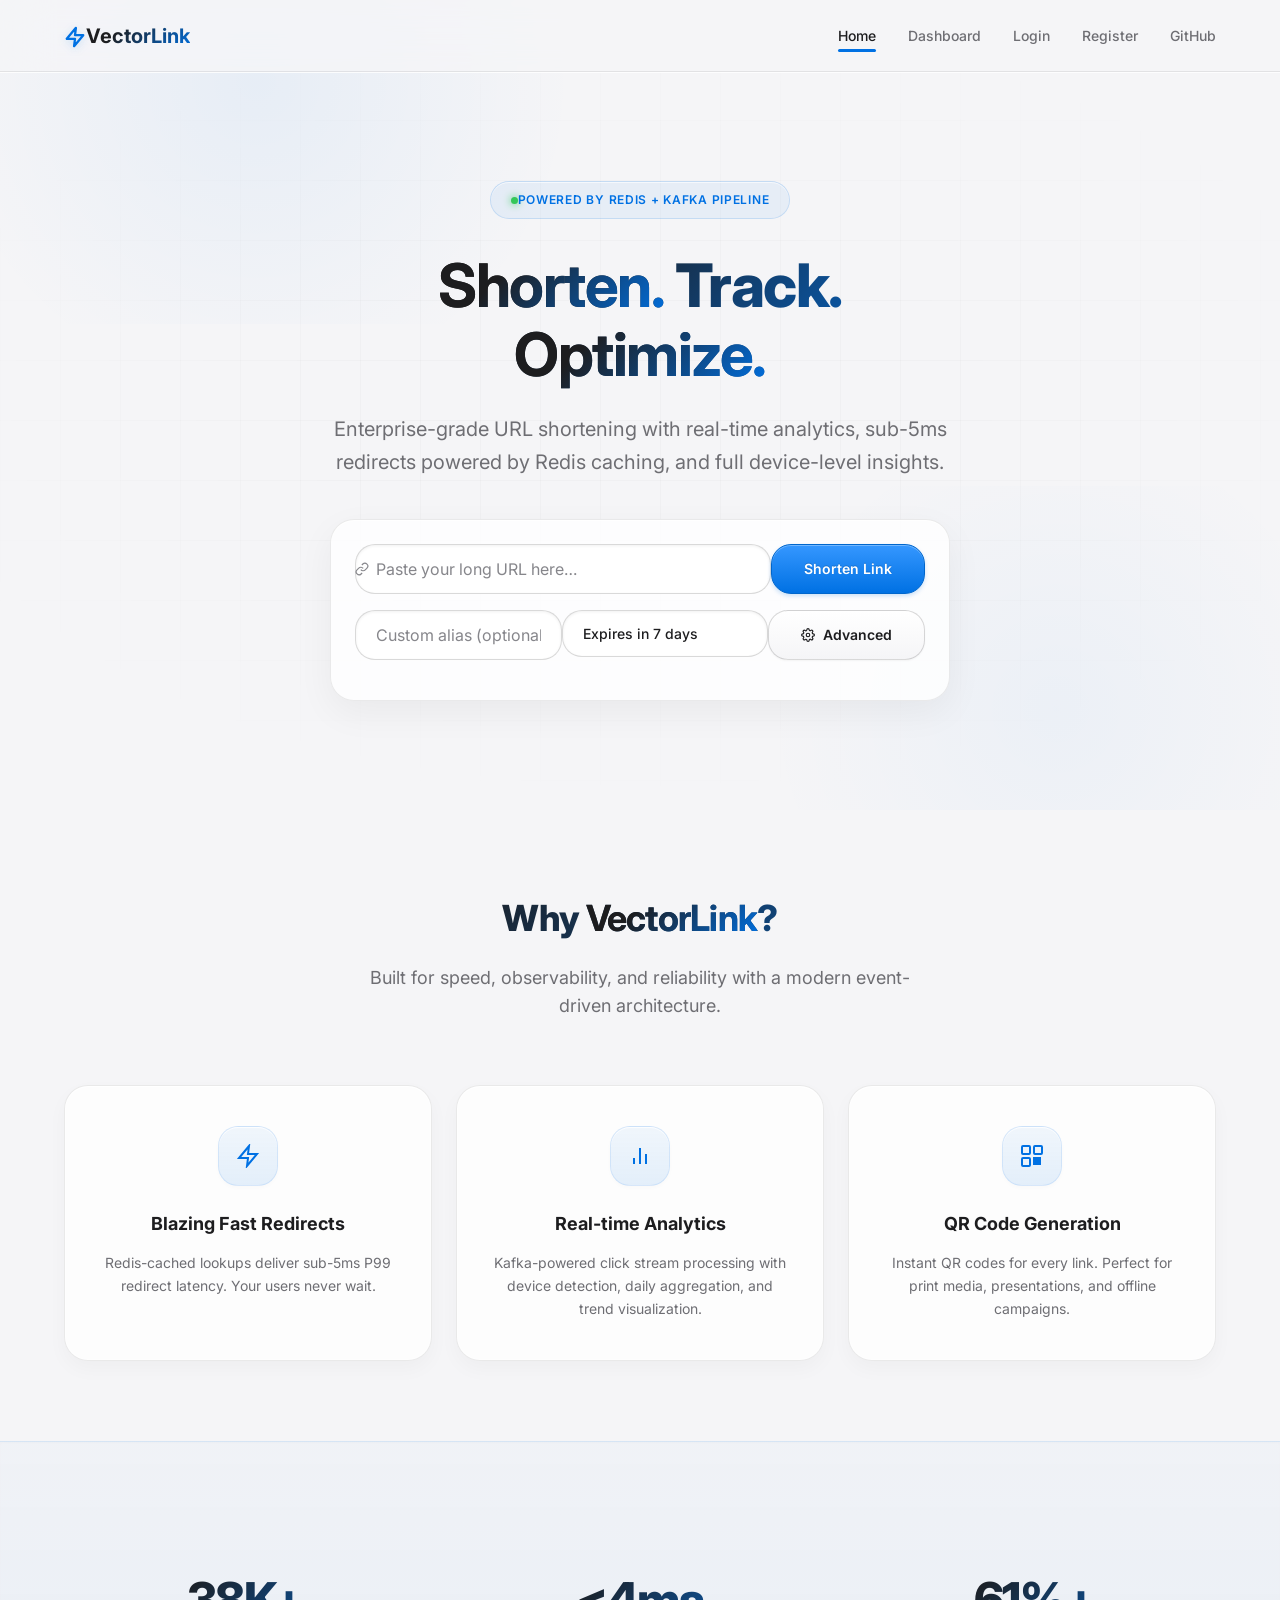
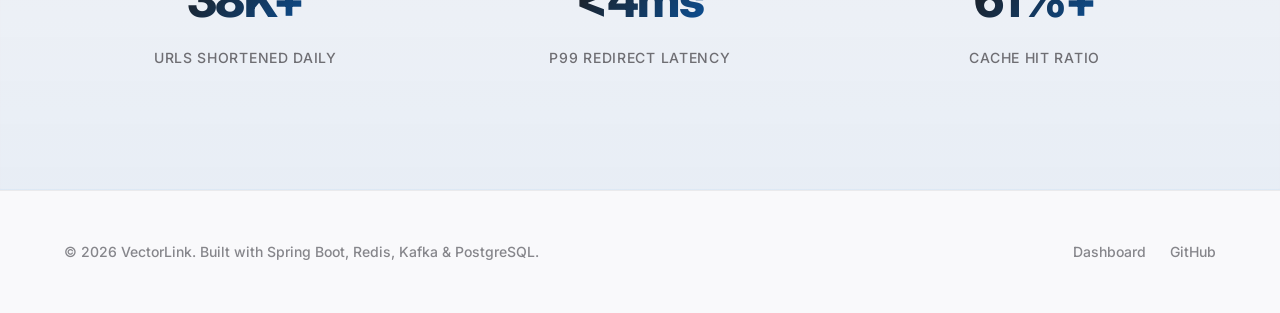
==== commit 312a5c7a: "feat: updated dashboard" ====
--- a/src/main/resources/static/index.html
+++ b/src/main/resources/static/index.html
@@ -3,10 +3,258 @@
 <head>
   <meta charset="UTF-8">
   <meta name="viewport" content="width=device-width, initial-scale=1.0">
-  <title>VectorLink — Shorten. Track. Optimize.</title>
-  <meta name="description" content="Enterprise-grade URL shortener with real-time analytics, sub-5ms redirects, and full device-level insights. Powered by Redis, Kafka, and PostgreSQL.">
+  <title>VectorLink — Enterprise URL Shortener & Analytics</title>
+  
+  <!-- SEO & Social Meta Tags -->
+  <meta name="description" content="Optimize your audience reach with VectorLink. High-performance, sub-5ms URL redirects, enterprise-grade security, and real-time device-level analytics.">
+  <meta name="robots" content="index, follow">
+  <meta property="og:title" content="VectorLink — Enterprise URL Shortener & Analytics">
+  <meta property="og:description" content="High-performance, sub-5ms URL redirects, enterprise-grade security, and real-time device-level analytics.">
+  <meta property="og:type" content="website">
+  <meta property="og:url" content="https://vectorlink.co">
+  <meta name="twitter:card" content="summary_large_image">
+  <meta name="twitter:title" content="VectorLink — Enterprise URL Shortener & Analytics">
+  <meta name="twitter:description" content="High-performance, sub-5ms URL redirects, enterprise-grade security, and real-time device-level analytics.">
+  
   <link rel="stylesheet" href="css/style.css">
-  <link rel="icon" href="data:image/svg+xml,<svg xmlns='http://www.w3.org/2000/svg' viewBox='0 0 100 100'><text y='.9em' font-size='90'>⚡</text></svg>">
+  <link rel="icon" href="data:image/svg+xml,<svg xmlns='http://www.w3.org/2000/svg' viewBox='0 0 24 24' fill='none' stroke='%230071E3' stroke-width='2.5'><polygon points='13 2 3 14 12 14 11 22 21 10 12 10 13 2'/></svg>">
+  
+  <style>
+    /* ----- Modern Light Skeuomorphic Overrides ----- */
+    :root {
+      --bg: #F5F5F7;
+      --bg-secondary: #FFFFFF;
+      --surface: rgba(0, 0, 0, 0.02);
+      --surface-hover: rgba(0, 0, 0, 0.04);
+      --surface-border: rgba(0, 0, 0, 0.08);
+      --glass: rgba(255, 255, 255, 0.75);
+      --glass-border: rgba(0, 0, 0, 0.08);
+      --glass-hover: rgba(255, 255, 255, 0.85);
+
+      --accent: #0071E3;
+      --accent-secondary: #0077ED;
+      --gradient: linear-gradient(180deg, #3296FF 0%, #0071E3 100%);
+      --gradient-text: linear-gradient(135deg, #1D1D1F 30%, #0071E3 100%);
+      --gradient-subtle: linear-gradient(180deg, #FFFFFF 0%, #F5F5F7 100%);
+
+      --text-primary: #1D1D1F;
+      --text-secondary: #6E6E73;
+      --text-tertiary: #86868B;
+
+      --success: #34C759;
+      --success-bg: rgba(52, 199, 89, 0.12);
+      --danger: #FF3B30;
+      --danger-bg: rgba(255, 59, 48, 0.12);
+      --warning: #FF9500;
+      --warning-bg: rgba(255, 149, 0, 0.12);
+      --info: #0071E3;
+
+      --shadow-sm: 0 1px 2px rgba(0,0,0,0.04), 0 0 1px rgba(0,0,0,0.1);
+      --shadow-md: 0 4px 14px rgba(0,0,0,0.05), 0 0 1px rgba(0,0,0,0.12), inset 0 1px 0 rgba(255,255,255,0.8);
+      --shadow-lg: 0 10px 30px rgba(0,0,0,0.06), 0 0 1px rgba(0,0,0,0.12), inset 0 1px 0 rgba(255,255,255,0.9);
+      --shadow-xl: 0 20px 50px rgba(0,0,0,0.08), 0 0 1px rgba(0,0,0,0.12), inset 0 1px 0 rgba(255,255,255,0.95);
+      --shadow-glow: 0 0 15px rgba(0,113,227,0.15);
+      --shadow-glow-strong: 0 0 25px rgba(0,113,227,0.25);
+    }
+
+    body {
+      background-color: var(--bg);
+      color: var(--text-primary);
+      -webkit-font-smoothing: antialiased;
+    }
+
+    /* Tactile/Skeuomorphic cards */
+    .glass-card, .glass-card-static {
+      background: var(--glass);
+      border: 1px solid var(--glass-border);
+      box-shadow: 
+        0 8px 20px rgba(0,0,0,0.03), 
+        inset 0 1px 0 rgba(255,255,255,0.95), 
+        inset 0 0 0 1px rgba(255,255,255,0.5);
+      border-radius: var(--radius-xl);
+    }
+
+    .glass-card:hover {
+      background: var(--glass-hover);
+      border-color: rgba(0, 0, 0, 0.12);
+      box-shadow: 
+        0 12px 28px rgba(0,0,0,0.05), 
+        inset 0 1px 0 rgba(255,255,255,0.95), 
+        inset 0 0 0 1px rgba(255,255,255,0.6),
+        var(--shadow-glow);
+    }
+
+    /* Form specific layouts */
+    .shortener-form {
+      box-shadow: 
+        0 12px 36px rgba(0, 0, 0, 0.05), 
+        inset 0 1px 0 rgba(255, 255, 255, 0.95) !important;
+      border: 1px solid rgba(0, 0, 0, 0.08) !important;
+      background: rgba(255, 255, 255, 0.8) !important;
+      padding: var(--space-6) !important;
+    }
+
+    /* Input styling - inset, clean border */
+    .input, .select {
+      background: #FFFFFF !important;
+      border: 1px solid rgba(0, 0, 0, 0.15) !important;
+      box-shadow: inset 0 1px 3px rgba(0, 0, 0, 0.06) !important;
+      color: var(--text-primary) !important;
+      border-radius: var(--radius-lg);
+    }
+
+    .input:hover, .select:hover {
+      border-color: rgba(0, 0, 0, 0.25) !important;
+    }
+
+    .input:focus, .select:focus {
+      border-color: var(--accent) !important;
+      box-shadow: 
+        0 0 0 3.5px rgba(0, 113, 227, 0.18), 
+        inset 0 1px 2px rgba(0, 0, 0, 0.05) !important;
+    }
+
+    /* Primary Button - Glossy Skeuomorphic Blue */
+    .btn-primary {
+      background: linear-gradient(180deg, #3597FF 0%, #0071E3 100%) !important;
+      border: 1px solid #0066CC !important;
+      color: #FFFFFF !important;
+      box-shadow: 
+        0 2px 4px rgba(0, 113, 227, 0.2), 
+        inset 0 1px 0 rgba(255, 255, 255, 0.3) !important;
+      text-shadow: 0 -1px 0 rgba(0, 0, 0, 0.15);
+      border-radius: var(--radius-lg);
+    }
+
+    .btn-primary:hover {
+      background: linear-gradient(180deg, #4DA3FF 0%, #007BF2 100%) !important;
+      border-color: #0071E3 !important;
+      box-shadow: 
+        0 4px 8px rgba(0, 113, 227, 0.25), 
+        inset 0 1px 0 rgba(255, 255, 255, 0.4) !important;
+    }
+
+    .btn-primary:active {
+      background: linear-gradient(180deg, #0066CC 0%, #005BB8 100%) !important;
+      box-shadow: 
+        inset 0 1.5px 3px rgba(0, 0, 0, 0.2) !important;
+      transform: scale(0.98);
+    }
+
+    /* Secondary Button - Embossed Light Gray */
+    .btn-secondary {
+      background: linear-gradient(180deg, #FFFFFF 0%, #F5F5F7 100%) !important;
+      border: 1px solid rgba(0, 0, 0, 0.15) !important;
+      color: var(--text-primary) !important;
+      box-shadow: 
+        0 1px 2px rgba(0, 0, 0, 0.04), 
+        inset 0 1px 0 #FFFFFF !important;
+      border-radius: var(--radius-lg);
+    }
+
+    .btn-secondary:hover {
+      background: linear-gradient(180deg, #F5F5F7 0%, #E8E8ED 100%) !important;
+      border-color: rgba(0, 0, 0, 0.2) !important;
+    }
+
+    .btn-secondary:active {
+      background: #E8E8ED !important;
+      box-shadow: inset 0 1.5px 3px rgba(0, 0, 0, 0.1) !important;
+      transform: scale(0.98);
+    }
+
+    /* Navbar background adjustment */
+    .navbar {
+      background: rgba(245, 245, 247, 0.85) !important;
+      border-bottom: 1px solid rgba(0, 0, 0, 0.08) !important;
+      box-shadow: 0 1px 0 rgba(255, 255, 255, 0.8);
+    }
+    .navbar.scrolled {
+      background: rgba(255, 255, 255, 0.95) !important;
+      border-bottom-color: rgba(0, 0, 0, 0.12) !important;
+    }
+    .nav-links a {
+      color: var(--text-secondary) !important;
+    }
+    .nav-links a:hover, .nav-links a.active {
+      color: var(--text-primary) !important;
+    }
+
+    .nav-logo span {
+      background: var(--gradient-text);
+      -webkit-background-clip: text;
+      -webkit-text-fill-color: transparent;
+      background-clip: text;
+      font-weight: 700;
+    }
+
+    /* Hero adjustments */
+    .hero-grid {
+      background-image:
+        linear-gradient(rgba(0, 0, 0, 0.02) 1px, transparent 1px),
+        linear-gradient(90deg, rgba(0, 0, 0, 0.02) 1px, transparent 1px);
+      background-size: 60px 60px;
+      mask-image: radial-gradient(ellipse 60% 50% at 50% 50%, black 40%, transparent 100%);
+      -webkit-mask-image: radial-gradient(ellipse 60% 50% at 50% 50%, black 40%, transparent 100%);
+    }
+    .hero-bg::before {
+      background: radial-gradient(circle, rgba(0, 113, 227, 0.06) 0%, transparent 70%);
+    }
+    .hero-bg::after {
+      background: radial-gradient(circle, rgba(0, 113, 227, 0.04) 0%, transparent 70%);
+    }
+
+    .hero-badge {
+      background: rgba(0, 113, 227, 0.06) !important;
+      border: 1px solid rgba(0, 113, 227, 0.15) !important;
+      color: var(--accent) !important;
+      box-shadow: inset 0 1px 0 rgba(255,255,255,0.6);
+    }
+
+    /* Feature card styling */
+    .feature-icon {
+      background: linear-gradient(180deg, rgba(0, 113, 227, 0.05) 0%, rgba(0, 113, 227, 0.1) 100%) !important;
+      color: var(--accent) !important;
+      box-shadow: inset 0 1px 0 rgba(255, 255, 255, 0.8), 0 2px 4px rgba(0, 0, 0, 0.02);
+      border: 1px solid rgba(0, 113, 227, 0.1);
+    }
+
+    /* Stats Section styling */
+    .stats-section {
+      background: linear-gradient(180deg, rgba(0, 113, 227, 0.02) 0%, rgba(0, 113, 227, 0.05) 100%) !important;
+      border-top: 1px solid rgba(0, 113, 227, 0.08) !important;
+      border-bottom: 1px solid rgba(0, 113, 227, 0.08) !important;
+    }
+    
+    .stat-item + .stat-item {
+      border-top-color: rgba(0, 0, 0, 0.05) !important;
+    }
+
+    /* Toast styling */
+    .toast {
+      background: rgba(255, 255, 255, 0.95) !important;
+      box-shadow: 0 10px 30px rgba(0, 0, 0, 0.08), 0 0 1px rgba(0, 0, 0, 0.15) !important;
+      border: 1px solid rgba(0, 0, 0, 0.08) !important;
+    }
+
+    /* Result Card styling */
+    .result-qr {
+      background: #FFFFFF !important;
+      box-shadow: 0 4px 12px rgba(0, 0, 0, 0.05), 0 0 0 1px rgba(0, 0, 0, 0.05) !important;
+    }
+
+    /* Scrollbar */
+    ::-webkit-scrollbar-thumb {
+      background: rgba(0, 0, 0, 0.15) !important;
+    }
+    ::-webkit-scrollbar-thumb:hover {
+      background: rgba(0, 0, 0, 0.25) !important;
+    }
+
+    input[type="datetime-local"] {
+      color-scheme: light !important;
+    }
+  </style>
 </head>
 <body>
 
@@ -14,7 +262,9 @@
   <nav class="navbar" id="navbar">
     <div class="container">
       <a href="index.html" class="nav-logo">
-        <span class="logo-icon">⚡</span>
+        <span class="logo-icon">
+          <svg width="22" height="22" viewBox="0 0 24 24" fill="none" stroke="currentColor" stroke-width="2.5" stroke-linecap="round" stroke-linejoin="round" style="color: var(--accent); vertical-align: middle;"><polygon points="13 2 3 14 12 14 11 22 21 10 12 10 13 2"/></svg>
+        </span>
         <span>VectorLink</span>
       </a>
       <button class="nav-toggle" id="navToggle" aria-label="Toggle navigation">
@@ -63,7 +313,7 @@
             </span>
           </div>
           <button type="submit" class="btn btn-primary" id="submitBtn">
-            <span id="submitText">Shorten</span>
+            <span id="submitText">Shorten Link</span>
             <span id="submitSpinner" class="spinner hidden"></span>
           </button>
         </div>
--- a/src/main/resources/static/css/style.css
+++ b/src/main/resources/static/css/style.css
@@ -1,94 +1,120 @@
-/* ============================================
-   VectorLink — Design System
-   Dark Glassmorphism · Premium SaaS UI
-   ============================================ */
+/* ==========================================================================
+   VectorLink — Premium Light Skeuomorphic Design System
+   Inspired by Apple VisionOS & macOS Premium Aesthetics
+   ========================================================================== */
 
 /* ---------- Google Font ---------- */
-@import url('https://fonts.googleapis.com/css2?family=Inter:wght@300;400;500;600;700&display=swap');
-
-/* ---------- Custom Properties ---------- */
+@import url('https://fonts.googleapis.com/css2?family=Inter:wght@300;400;500;600;700;800&display=swap');
+
+/* ---------- 1. Custom Properties / Design Tokens ---------- */
 :root {
-  /* Palette */
-  --bg:              #0a0a0f;
-  --bg-secondary:    #12121a;
-  --surface:         rgba(255, 255, 255, 0.04);
-  --surface-hover:   rgba(255, 255, 255, 0.08);
-  --surface-border:  rgba(255, 255, 255, 0.08);
-  --glass:           rgba(255, 255, 255, 0.05);
-  --glass-border:    rgba(255, 255, 255, 0.1);
-  --glass-hover:     rgba(255, 255, 255, 0.09);
-
-  --accent:          #667eea;
-  --accent-secondary:#764ba2;
-  --gradient:        linear-gradient(135deg, #667eea 0%, #764ba2 100%);
-  --gradient-text:   linear-gradient(135deg, #667eea 0%, #a78bfa 50%, #764ba2 100%);
-  --gradient-subtle: linear-gradient(135deg, rgba(102,126,234,0.15) 0%, rgba(118,75,162,0.15) 100%);
-
-  --text-primary:    #f0f0f5;
-  --text-secondary:  rgba(240, 240, 245, 0.6);
-  --text-tertiary:   rgba(240, 240, 245, 0.35);
-
-  --success:         #34d399;
-  --success-bg:      rgba(52, 211, 153, 0.12);
-  --danger:          #f87171;
-  --danger-bg:       rgba(248, 113, 113, 0.12);
-  --warning:         #fbbf24;
-  --warning-bg:      rgba(251, 191, 36, 0.12);
-  --info:            #60a5fa;
-
-  /* Typography */
-  --font:            'Inter', -apple-system, BlinkMacSystemFont, 'Segoe UI', sans-serif;
-  --text-xs:         0.75rem;
-  --text-sm:         0.875rem;
-  --text-base:       1rem;
-  --text-lg:         1.125rem;
-  --text-xl:         1.25rem;
-  --text-2xl:        1.5rem;
-  --text-3xl:        1.875rem;
-  --text-4xl:        2.25rem;
-  --text-5xl:        3rem;
-  --text-6xl:        3.75rem;
-
-  /* Spacing */
-  --space-1:  0.25rem;
-  --space-2:  0.5rem;
-  --space-3:  0.75rem;
-  --space-4:  1rem;
-  --space-5:  1.25rem;
-  --space-6:  1.5rem;
-  --space-8:  2rem;
-  --space-10: 2.5rem;
-  --space-12: 3rem;
-  --space-16: 4rem;
-  --space-20: 5rem;
-  --space-24: 6rem;
-
-  /* Radius */
-  --radius-sm:  0.375rem;
-  --radius-md:  0.625rem;
-  --radius-lg:  1rem;
-  --radius-xl:  1.25rem;
-  --radius-full:9999px;
-
-  /* Shadows */
-  --shadow-sm:  0 1px 2px rgba(0,0,0,0.3);
-  --shadow-md:  0 4px 12px rgba(0,0,0,0.4);
-  --shadow-lg:  0 8px 32px rgba(0,0,0,0.5);
-  --shadow-xl:  0 16px 48px rgba(0,0,0,0.6);
-  --shadow-glow:0 0 30px rgba(102,126,234,0.15);
-  --shadow-glow-strong: 0 0 40px rgba(102,126,234,0.25);
-
-  /* Transition */
-  --transition: 0.3s cubic-bezier(0.4, 0, 0.2, 1);
-  --transition-fast: 0.15s cubic-bezier(0.4, 0, 0.2, 1);
-
-  /* Layout */
-  --nav-height: 72px;
-  --container-max: 1200px;
-  --container-narrow: 800px;
-}
-
-/* ---------- Reset ---------- */
+  /* Foundations & Grays */
+  --bg:                  #F5F5F7; /* Apple System Light Gray */
+  --bg-secondary:        #FFFFFF; /* Pure white card backing */
+  --surface:             #FFFFFF; /* Standard container background */
+  --surface-hover:       #FAFAFC; /* Softer hover white */
+  --surface-active:      #E8E8ED; /* Pressed light gray */
+  --surface-border:      rgba(0, 0, 0, 0.08); /* Crisp subtle divider */
+
+  /* VisionOS-style Light Translucency */
+  --glass:               rgba(255, 255, 255, 0.75);
+  --glass-border:        rgba(255, 255, 255, 0.5);
+  --glass-hover:         rgba(255, 255, 255, 0.9);
+
+  /* Primary Brand Accent (Apple Premium Blue) */
+  --accent:              #0071E3;
+  --accent-secondary:    #0077ED;
+  --accent-light:        #E5F1FD;
+  --accent-dark:         #0056B3;
+
+  /* Gradients */
+  --gradient:            linear-gradient(180deg, #0076F6 0%, #0071E3 100%);
+  --gradient-hover:      linear-gradient(180deg, #1B86F7 0%, #007AF2 100%);
+  --gradient-active:     linear-gradient(180deg, #0064C7 0%, #0056B3 100%);
+  
+  --gradient-text:       linear-gradient(180deg, #1D1D1F 0%, #515154 100%);
+  --gradient-subtle:     linear-gradient(135deg, rgba(0, 113, 227, 0.04) 0%, rgba(0, 113, 227, 0.01) 100%);
+  
+  /* Text System */
+  --text-primary:        #1D1D1F; /* Apple Charcoal */
+  --text-secondary:      #6E6E73; /* Gray */
+  --text-tertiary:       #86868B; /* Medium Gray */
+  --text-on-accent:      #FFFFFF;
+
+  /* Semantic Feedback (iOS System Colors) */
+  --success:             #34C759; /* iOS green */
+  --success-bg:          rgba(52, 199, 89, 0.08);
+  --success-border:      rgba(52, 199, 89, 0.15);
+  
+  --danger:              #FF3B30; /* iOS red */
+  --danger-bg:           rgba(255, 59, 48, 0.08);
+  --danger-border:       rgba(255, 59, 48, 0.15);
+  
+  --warning:             #FF9500; /* iOS orange */
+  --warning-bg:          rgba(255, 149, 0, 0.08);
+  --warning-border:      rgba(255, 149, 0, 0.15);
+  
+  --info:                #0071E3;
+  --info-bg:             rgba(0, 113, 227, 0.08);
+  --info-border:         rgba(0, 113, 227, 0.15);
+
+  /* Typography Scale */
+  --font:                'Inter', -apple-system, BlinkMacSystemFont, "Segoe UI", Roboto, Helvetica, Arial, sans-serif;
+  --text-xs:             0.75rem;
+  --text-sm:             0.875rem;
+  --text-base:           1rem;
+  --text-lg:             1.125rem;
+  --text-xl:             1.25rem;
+  --text-2xl:            1.5rem;
+  --text-3xl:            1.875rem;
+  --text-4xl:            2.25rem;
+  --text-5xl:            3rem;
+  --text-6xl:            3.75rem;
+
+  /* Spacing Scale */
+  --space-1:             0.25rem;
+  --space-2:             0.5rem;
+  --space-3:             0.75rem;
+  --space-4:             1rem;
+  --space-5:             1.25rem;
+  --space-6:             1.5rem;
+  --space-8:             2rem;
+  --space-10:            2.5rem;
+  --space-12:            3rem;
+  --space-16:            4rem;
+  --space-20:            5rem;
+  --space-24:            6rem;
+
+  /* Apple VisionOS Radii */
+  --radius-xs:           4px;
+  --radius-sm:           8px;
+  --radius-md:           12px;
+  --radius-lg:           20px;  /* Inputs, small widgets */
+  --radius-xl:           24px;  /* Standard Cards */
+  --radius-xxl:          28px;  /* Major outer shells */
+  --radius-full:         9999px;/* Pills and Toggles */
+
+  /* Realistic Skeuomorphic Layered Shadows */
+  --shadow-sm:           0 1px 2px rgba(0,0,0,0.03), inset 0 1px 0 rgba(255,255,255,0.9);
+  --shadow-md:           0 4px 12px rgba(0,0,0,0.04), inset 0 1px 0 rgba(255,255,255,0.95);
+  --shadow-lg:           0 12px 30px rgba(0,0,0,0.05), inset 0 1px 0 rgba(255,255,255,0.95);
+  --shadow-xl:           0 20px 48px rgba(0,0,0,0.07), inset 0 1px 0 rgba(255,255,255,0.95);
+  
+  /* Subtle lighting/glows */
+  --shadow-glow:         0 0 24px rgba(0, 113, 227, 0.06);
+  --shadow-glow-strong:  0 0 36px rgba(0, 113, 227, 0.12);
+
+  /* Feel & Speed */
+  --transition:          0.25s cubic-bezier(0.25, 0.8, 0.25, 1);
+  --transition-fast:     0.12s cubic-bezier(0.25, 0.8, 0.25, 1);
+
+  /* Layout Boundaries */
+  --nav-height:          72px;
+  --container-max:       1200px;
+  --container-narrow:    800px;
+}
+
+/* ---------- 2. Reset & Base Styles ---------- */
 *, *::before, *::after {
   box-sizing: border-box;
   margin: 0;
@@ -115,31 +141,55 @@
 a {
   color: var(--accent);
   text-decoration: none;
-  transition: color var(--transition);
-}
+  transition: color var(--transition), transform var(--transition-fast);
+}
+
 a:hover {
   color: var(--accent-secondary);
 }
 
-img { max-width: 100%; display: block; }
-button { cursor: pointer; font-family: var(--font); }
-input, select, textarea { font-family: var(--font); }
-
+img {
+  max-width: 100%;
+  display: block;
+}
+
+button {
+  cursor: pointer;
+  font-family: var(--font);
+}
+
+input, select, textarea {
+  font-family: var(--font);
+  outline: none;
+}
+
+/* Light mode selection background */
 ::selection {
-  background: rgba(102,126,234,0.3);
-  color: #fff;
-}
-
-/* Scrollbar */
-::-webkit-scrollbar { width: 6px; }
-::-webkit-scrollbar-track { background: transparent; }
+  background: rgba(0, 113, 227, 0.15);
+  color: var(--text-primary);
+}
+
+/* Styled Scrollbar for Light theme */
+::-webkit-scrollbar {
+  width: 8px;
+  height: 8px;
+}
+
+::-webkit-scrollbar-track {
+  background: transparent;
+}
+
 ::-webkit-scrollbar-thumb {
-  background: rgba(255,255,255,0.1);
-  border-radius: 3px;
-}
-::-webkit-scrollbar-thumb:hover { background: rgba(255,255,255,0.2); }
-
-/* ---------- Utility ---------- */
+  background: rgba(0, 0, 0, 0.12);
+  border-radius: var(--radius-full);
+  border: 2px solid var(--bg);
+}
+
+::-webkit-scrollbar-thumb:hover {
+  background: rgba(0, 0, 0, 0.25);
+}
+
+/* ---------- 3. Utility Classes ---------- */
 .container {
   width: 100%;
   max-width: var(--container-max);
@@ -151,59 +201,89 @@
   max-width: var(--container-narrow);
 }
 
+/* Sleuomorphic typography titles */
 .text-gradient {
   background: var(--gradient-text);
   -webkit-background-clip: text;
   -webkit-text-fill-color: transparent;
   background-clip: text;
-}
-
-.text-secondary { color: var(--text-secondary); }
-.text-center { text-align: center; }
-.text-sm { font-size: var(--text-sm); }
-.text-xs { font-size: var(--text-xs); }
+  font-weight: 700;
+}
+
+.text-secondary {
+  color: var(--text-secondary);
+}
+
+.text-center {
+  text-align: center;
+}
+
+.text-sm {
+  font-size: var(--text-sm);
+}
+
+.text-xs {
+  font-size: var(--text-xs);
+}
 
 .mt-1 { margin-top: var(--space-1); }
 .mt-2 { margin-top: var(--space-2); }
+.mt-3 { margin-top: var(--space-3); }
 .mt-4 { margin-top: var(--space-4); }
+.mt-5 { margin-top: var(--space-5); }
 .mt-6 { margin-top: var(--space-6); }
 .mt-8 { margin-top: var(--space-8); }
+.mt-10 { margin-top: var(--space-10); }
+.mt-12 { margin-top: var(--space-12); }
+
+.mb-1 { margin-bottom: var(--space-1); }
 .mb-2 { margin-bottom: var(--space-2); }
+.mb-3 { margin-bottom: var(--space-3); }
 .mb-4 { margin-bottom: var(--space-4); }
+.mb-5 { margin-bottom: var(--space-5); }
 .mb-6 { margin-bottom: var(--space-6); }
 .mb-8 { margin-bottom: var(--space-8); }
-
-.hidden { display: none !important; }
-
-/* ---------- Animations ---------- */
+.mb-10 { margin-bottom: var(--space-10); }
+.mb-12 { margin-bottom: var(--space-12); }
+
+.mr-1 { margin-right: var(--space-1); }
+.mr-2 { margin-right: var(--space-2); }
+.mr-3 { margin-right: var(--space-3); }
+.mr-4 { margin-right: var(--space-4); }
+
+.hidden {
+  display: none !important;
+}
+
+/* ---------- 4. Animations ---------- */
 @keyframes fadeIn {
   from { opacity: 0; }
   to   { opacity: 1; }
 }
 
 @keyframes slideUp {
-  from { opacity: 0; transform: translateY(24px); }
+  from { opacity: 0; transform: translateY(18px); }
   to   { opacity: 1; transform: translateY(0); }
 }
 
 @keyframes slideDown {
-  from { opacity: 0; transform: translateY(-16px); }
+  from { opacity: 0; transform: translateY(-12px); }
   to   { opacity: 1; transform: translateY(0); }
 }
 
 @keyframes slideInRight {
-  from { opacity: 0; transform: translateX(80px); }
+  from { opacity: 0; transform: translateX(60px); }
   to   { opacity: 1; transform: translateX(0); }
 }
 
 @keyframes slideOutRight {
   from { opacity: 1; transform: translateX(0); }
-  to   { opacity: 0; transform: translateX(80px); }
+  to   { opacity: 0; transform: translateX(60px); }
 }
 
 @keyframes pulse {
-  0%, 100% { opacity: 1; }
-  50%      { opacity: 0.5; }
+  0%, 100% { opacity: 1; transform: scale(1); }
+  50%      { opacity: 0.6; transform: scale(0.96); }
 }
 
 @keyframes shimmer {
@@ -215,62 +295,75 @@
   to { transform: rotate(360deg); }
 }
 
-@keyframes gradientShift {
-  0%   { background-position: 0% 50%; }
-  50%  { background-position: 100% 50%; }
-  100% { background-position: 0% 50%; }
-}
-
 @keyframes float {
   0%, 100% { transform: translateY(0); }
-  50%      { transform: translateY(-10px); }
+  50%      { transform: translateY(-6px); }
 }
 
 @keyframes scaleIn {
-  from { opacity: 0; transform: scale(0.9); }
+  from { opacity: 0; transform: scale(0.97); }
   to   { opacity: 1; transform: scale(1); }
 }
 
-.animate-fade-in   { animation: fadeIn 0.5s ease forwards; }
-.animate-slide-up  { animation: slideUp 0.6s ease forwards; }
-.animate-scale-in  { animation: scaleIn 0.4s ease forwards; }
-
-/* Stagger children */
-.stagger > *:nth-child(1) { animation-delay: 0s; }
-.stagger > *:nth-child(2) { animation-delay: 0.1s; }
-.stagger > *:nth-child(3) { animation-delay: 0.2s; }
-.stagger > *:nth-child(4) { animation-delay: 0.3s; }
-.stagger > *:nth-child(5) { animation-delay: 0.4s; }
-.stagger > *:nth-child(6) { animation-delay: 0.5s; }
-
-/* ---------- Glassmorphism Card ---------- */
+@keyframes shake {
+  0%, 100% { transform: translateX(0); }
+  25% { transform: translateX(-6px); }
+  75% { transform: translateX(6px); }
+}
+
+.animate-fade-in   { animation: fadeIn 0.4s ease both; }
+.animate-slide-up  { animation: slideUp 0.5s cubic-bezier(0.16, 1, 0.3, 1) both; }
+.animate-scale-in  { animation: scaleIn 0.35s cubic-bezier(0.16, 1, 0.3, 1) both; }
+
+/* Stagger animations for list child components */
+.stagger > *:nth-child(1) { animation-delay: 0.02s; }
+.stagger > *:nth-child(2) { animation-delay: 0.06s; }
+.stagger > *:nth-child(3) { animation-delay: 0.10s; }
+.stagger > *:nth-child(4) { animation-delay: 0.14s; }
+.stagger > *:nth-child(5) { animation-delay: 0.18s; }
+.stagger > *:nth-child(6) { animation-delay: 0.22s; }
+
+/* ---------- 5. Glass Card / Elevated Card ---------- */
+/* Beautiful light skeuomorphic surface with slight VisionOS vibe */
 .glass-card {
-  background: var(--glass);
-  backdrop-filter: blur(20px);
-  -webkit-backdrop-filter: blur(20px);
-  border: 1px solid var(--glass-border);
+  background: linear-gradient(135deg, #FFFFFF 0%, #FDFDFE 100%);
+  border: 1px solid rgba(0, 0, 0, 0.07);
   border-radius: var(--radius-xl);
   padding: var(--space-8);
+  box-shadow: 
+    inset 0 1px 0 rgba(255, 255, 255, 0.95),
+    0 1px 2px rgba(0, 0, 0, 0.02),
+    0 8px 24px rgba(0, 0, 0, 0.04),
+    0 16px 40px rgba(0, 0, 0, 0.02);
   transition: all var(--transition);
+  position: relative;
 }
 
 .glass-card:hover {
-  background: var(--glass-hover);
-  border-color: rgba(255,255,255,0.15);
-  box-shadow: var(--shadow-glow);
-  transform: translateY(-2px);
+  background: #FFFFFF;
+  border-color: rgba(0, 0, 0, 0.1);
+  transform: translateY(-3px);
+  box-shadow: 
+    inset 0 1px 0 rgba(255, 255, 255, 0.95),
+    0 2px 6px rgba(0, 0, 0, 0.02),
+    0 12px 32px rgba(0, 0, 0, 0.06),
+    0 24px 48px rgba(0, 0, 0, 0.03),
+    var(--shadow-glow);
 }
 
 .glass-card-static {
-  background: var(--glass);
-  backdrop-filter: blur(20px);
-  -webkit-backdrop-filter: blur(20px);
-  border: 1px solid var(--glass-border);
+  background: linear-gradient(135deg, #FFFFFF 0%, #FDFDFE 100%);
+  border: 1px solid rgba(0, 0, 0, 0.07);
   border-radius: var(--radius-xl);
   padding: var(--space-8);
-}
-
-/* ---------- Navigation ---------- */
+  box-shadow: 
+    inset 0 1px 0 rgba(255, 255, 255, 0.95),
+    0 1px 2px rgba(0, 0, 0, 0.02),
+    0 8px 24px rgba(0, 0, 0, 0.04);
+  position: relative;
+}
+
+/* ---------- 6. Navigation ---------- */
 .navbar {
   position: fixed;
   top: 0;
@@ -278,16 +371,19 @@
   right: 0;
   height: var(--nav-height);
   z-index: 1000;
-  background: rgba(10, 10, 15, 0.8);
-  backdrop-filter: blur(20px);
-  -webkit-backdrop-filter: blur(20px);
-  border-bottom: 1px solid var(--surface-border);
+  background: rgba(245, 245, 247, 0.75); /* VisionOS translucent background */
+  backdrop-filter: blur(24px) saturate(180%);
+  -webkit-backdrop-filter: blur(24px) saturate(180%);
+  border-bottom: 1px solid rgba(0, 0, 0, 0.06);
+  box-shadow: 0 1px 2px rgba(0, 0, 0, 0.01);
   transition: all var(--transition);
 }
 
 .navbar.scrolled {
-  background: rgba(10, 10, 15, 0.95);
-  box-shadow: var(--shadow-md);
+  background: rgba(255, 255, 255, 0.85);
+  box-shadow: 
+    0 4px 16px rgba(0, 0, 0, 0.03),
+    inset 0 -1px 0 rgba(0, 0, 0, 0.04);
 }
 
 .navbar .container {
@@ -300,9 +396,9 @@
 .nav-logo {
   display: flex;
   align-items: center;
-  gap: var(--space-2);
+  gap: var(--space-2.5);
   font-size: var(--text-xl);
-  font-weight: 700;
+  font-weight: 800;
   color: var(--text-primary);
   text-decoration: none;
 }
@@ -310,6 +406,7 @@
 .nav-logo .logo-icon {
   font-size: var(--text-2xl);
   line-height: 1;
+  filter: drop-shadow(0 2px 4px rgba(0, 113, 227, 0.2));
 }
 
 .nav-logo span {
@@ -330,6 +427,7 @@
   color: var(--text-secondary);
   font-size: var(--text-sm);
   font-weight: 500;
+  padding: var(--space-2) 0;
   transition: color var(--transition);
   position: relative;
 }
@@ -337,13 +435,14 @@
 .nav-links a::after {
   content: '';
   position: absolute;
-  bottom: -4px;
-  left: 0;
+  bottom: 0;
+  left: 50%;
   width: 0;
-  height: 2px;
-  background: var(--gradient);
-  border-radius: 1px;
-  transition: width var(--transition);
+  height: 2.5px;
+  background: var(--accent);
+  border-radius: var(--radius-full);
+  transform: translateX(-50%);
+  transition: width 0.25s cubic-bezier(0.25, 0.8, 0.25, 1);
 }
 
 .nav-links a:hover,
@@ -356,20 +455,38 @@
   width: 100%;
 }
 
-/* Mobile hamburger */
+/* Hamburger mobile menu button */
 .nav-toggle {
   display: none;
-  background: none;
-  border: none;
-  color: var(--text-primary);
-  font-size: 1.5rem;
+  background: linear-gradient(180deg, #FFFFFF 0%, #F5F5F7 100%);
+  border: 1px solid rgba(0, 0, 0, 0.12);
+  color: var(--text-primary);
+  font-size: 1.25rem;
   padding: var(--space-2);
-}
-
-/* ---------- Hero Section ---------- */
+  border-radius: var(--radius-md);
+  box-shadow: 
+    inset 0 1px 0 #FFFFFF,
+    0 1px 2px rgba(0, 0, 0, 0.04);
+  transition: all var(--transition-fast);
+}
+
+.nav-toggle:hover {
+  background: #FFFFFF;
+  border-color: rgba(0, 0, 0, 0.2);
+  box-shadow: 
+    inset 0 1px 0 #FFFFFF,
+    0 2px 4px rgba(0, 0, 0, 0.05);
+}
+
+.nav-toggle:active {
+  background: #E8E8ED;
+  box-shadow: inset 0 1.5px 3px rgba(0, 0, 0, 0.08);
+}
+
+/* ---------- 7. Hero Section ---------- */
 .hero {
   position: relative;
-  min-height: 100vh;
+  min-height: 90vh;
   display: flex;
   align-items: center;
   justify-content: center;
@@ -382,108 +499,118 @@
   inset: 0;
   z-index: -1;
   overflow: hidden;
-}
-
+  background-color: var(--bg);
+}
+
+/* Ambient glow bubbles for light-mode VisionOS theme */
 .hero-bg::before {
   content: '';
   position: absolute;
-  top: -40%;
-  left: -20%;
-  width: 70%;
-  height: 70%;
-  background: radial-gradient(circle, rgba(102,126,234,0.12) 0%, transparent 70%);
-  animation: float 8s ease-in-out infinite;
+  top: -20%;
+  left: -10%;
+  width: 60%;
+  height: 60%;
+  background: radial-gradient(circle, rgba(0, 113, 227, 0.05) 0%, rgba(0, 113, 227, 0) 70%);
+  animation: float 10s ease-in-out infinite;
 }
 
 .hero-bg::after {
   content: '';
   position: absolute;
-  bottom: -30%;
-  right: -15%;
-  width: 60%;
-  height: 60%;
-  background: radial-gradient(circle, rgba(118,75,162,0.1) 0%, transparent 70%);
-  animation: float 10s ease-in-out infinite reverse;
+  bottom: -15%;
+  right: -10%;
+  width: 55%;
+  height: 55%;
+  background: radial-gradient(circle, rgba(52, 199, 89, 0.04) 0%, rgba(52, 199, 89, 0) 70%);
+  animation: float 12s ease-in-out infinite reverse;
 }
 
 .hero-grid {
   position: absolute;
   inset: 0;
   background-image:
-    linear-gradient(rgba(255,255,255,0.02) 1px, transparent 1px),
-    linear-gradient(90deg, rgba(255,255,255,0.02) 1px, transparent 1px);
-  background-size: 60px 60px;
-  mask-image: radial-gradient(ellipse 60% 50% at 50% 50%, black 30%, transparent 100%);
-  -webkit-mask-image: radial-gradient(ellipse 60% 50% at 50% 50%, black 30%, transparent 100%);
+    linear-gradient(rgba(0, 0, 0, 0.015) 1px, transparent 1px),
+    linear-gradient(90deg, rgba(0, 0, 0, 0.015) 1px, transparent 1px);
+  background-size: 64px 64px;
+  mask-image: radial-gradient(ellipse 70% 60% at 50% 50%, black 40%, transparent 100%);
+  -webkit-mask-image: radial-gradient(ellipse 70% 60% at 50% 50%, black 40%, transparent 100%);
 }
 
 .hero-content {
   text-align: center;
-  max-width: 800px;
-  animation: slideUp 0.8s ease;
+  max-width: 820px;
+  animation: slideUp 0.7s cubic-bezier(0.16, 1, 0.3, 1) both;
 }
 
 .hero-badge {
   display: inline-flex;
   align-items: center;
-  gap: var(--space-2);
-  padding: var(--space-2) var(--space-4);
-  background: var(--gradient-subtle);
-  border: 1px solid rgba(102,126,234,0.2);
+  gap: var(--space-2.5);
+  padding: var(--space-2) var(--space-5);
+  background: linear-gradient(180deg, #FFFFFF 0%, #F5F5F7 100%);
+  border: 1px solid rgba(0, 0, 0, 0.08);
   border-radius: var(--radius-full);
   font-size: var(--text-xs);
-  font-weight: 500;
+  font-weight: 600;
   color: var(--accent);
   margin-bottom: var(--space-8);
-  letter-spacing: 0.05em;
+  letter-spacing: 0.06em;
   text-transform: uppercase;
+  box-shadow: 
+    inset 0 1px 0 #FFFFFF,
+    0 2px 6px rgba(0, 0, 0, 0.03);
 }
 
 .hero-badge .dot {
-  width: 6px;
-  height: 6px;
+  width: 7px;
+  height: 7px;
   background: var(--success);
   border-radius: 50%;
-  animation: pulse 2s infinite;
+  box-shadow: 0 0 8px var(--success);
+  animation: pulse 1.8s infinite;
 }
 
 .hero h1 {
-  font-size: clamp(var(--text-4xl), 6vw, var(--text-6xl));
-  font-weight: 700;
-  line-height: 1.1;
-  letter-spacing: -0.03em;
+  font-size: clamp(var(--text-4xl), 5.5vw, var(--text-6xl));
+  font-weight: 800;
+  line-height: 1.15;
+  letter-spacing: -0.025em;
   margin-bottom: var(--space-6);
+  background: var(--gradient-text);
+  -webkit-background-clip: text;
+  -webkit-text-fill-color: transparent;
+  background-clip: text;
 }
 
 .hero p {
-  font-size: clamp(var(--text-lg), 2vw, var(--text-xl));
+  font-size: clamp(var(--text-lg), 1.8vw, var(--text-xl));
   color: var(--text-secondary);
-  max-width: 600px;
-  margin: 0 auto var(--space-12);
-  font-weight: 300;
-  line-height: 1.7;
-}
-
-/* ---------- Shortener Form ---------- */
+  max-width: 620px;
+  margin: 0 auto var(--space-10);
+  font-weight: 400;
+  line-height: 1.65;
+}
+
+/* ---------- 8. Shortener Form ---------- */
 .shortener-form {
   width: 100%;
-  max-width: 680px;
+  max-width: 700px;
   margin: 0 auto;
 }
 
 .form-main {
   display: flex;
-  gap: var(--space-3);
+  gap: var(--space-3.5);
   margin-bottom: var(--space-4);
 }
 
 .form-options {
   display: flex;
-  gap: var(--space-3);
+  gap: var(--space-3.5);
   margin-bottom: var(--space-4);
 }
 
-/* ---------- Inputs ---------- */
+/* ---------- 9. Inputs ---------- */
 .input-group {
   position: relative;
   flex: 1;
@@ -491,45 +618,53 @@
 
 .input-group .input-icon {
   position: absolute;
-  left: var(--space-4);
+  left: var(--space-4.5);
   top: 50%;
   transform: translateY(-50%);
   color: var(--text-tertiary);
-  font-size: var(--text-sm);
+  font-size: var(--text-base);
   pointer-events: none;
   transition: color var(--transition);
+  display: flex;
+  align-items: center;
+  justify-content: center;
 }
 
 .input {
   width: 100%;
-  padding: var(--space-4) var(--space-5);
-  background: var(--surface);
-  border: 1px solid var(--surface-border);
-  border-radius: var(--radius-lg);
+  padding: 14px var(--space-5);
+  background: #FFFFFF;
+  border: 1px solid rgba(0, 0, 0, 0.14);
+  border-radius: var(--radius-md);
   color: var(--text-primary);
   font-size: var(--text-base);
-  font-weight: 400;
-  outline: none;
+  font-weight: 500;
   transition: all var(--transition);
+  box-shadow: 
+    inset 0 1.5px 3px rgba(0, 0, 0, 0.05),
+    0 1px 0 rgba(255, 255, 255, 0.8);
 }
 
 .input::placeholder {
   color: var(--text-tertiary);
+  font-weight: 400;
 }
 
 .input:hover {
-  background: var(--surface-hover);
-  border-color: rgba(255,255,255,0.12);
+  border-color: rgba(0, 0, 0, 0.22);
 }
 
 .input:focus {
   border-color: var(--accent);
-  box-shadow: 0 0 0 3px rgba(102,126,234,0.15), 0 0 20px rgba(102,126,234,0.1);
-  background: var(--surface-hover);
+  background: #FFFFFF;
+  box-shadow: 
+    inset 0 1.5px 3px rgba(0, 0, 0, 0.04),
+    0 0 0 3.5px rgba(0, 113, 227, 0.14),
+    0 4px 12px rgba(0, 113, 227, 0.04);
 }
 
 .input.has-icon {
-  padding-left: calc(var(--space-4) + 24px);
+  padding-left: calc(var(--space-4.5) + 22px);
 }
 
 .input:focus ~ .input-icon {
@@ -538,66 +673,60 @@
 
 .select {
   width: 100%;
-  padding: var(--space-4) var(--space-5);
+  padding: 14px var(--space-5);
   padding-right: var(--space-10);
-  background: var(--surface);
-  border: 1px solid var(--surface-border);
-  border-radius: var(--radius-lg);
+  background: linear-gradient(180deg, #FFFFFF 0%, #F8F8FA 100%);
+  border: 1px solid rgba(0, 0, 0, 0.14);
+  border-radius: var(--radius-md);
   color: var(--text-primary);
   font-size: var(--text-sm);
-  outline: none;
+  font-weight: 500;
   appearance: none;
   -webkit-appearance: none;
   cursor: pointer;
   transition: all var(--transition);
-  background-image: url("data:image/svg+xml,%3Csvg xmlns='http://www.w3.org/2000/svg' width='12' height='12' viewBox='0 0 12 12'%3E%3Cpath fill='%23666' d='M6 8.825L.35 3.175l.7-.7L6 7.425l4.95-4.95.7.7z'/%3E%3C/svg%3E");
+  box-shadow: 
+    inset 0 1px 0 rgba(255,255,255,0.9),
+    0 1px 2px rgba(0, 0, 0, 0.03);
+  background-image: url("data:image/svg+xml,%3Csvg xmlns='http://www.w3.org/2000/svg' width='12' height='12' viewBox='0 0 12 12'%3E%3Cpath fill='%236e6e73' d='M6 8.825L.35 3.175l.7-.7L6 7.425l4.95-4.95.7.7z'/%3E%3C/svg%3E");
   background-repeat: no-repeat;
   background-position: right 16px center;
 }
 
 .select:hover {
-  background-color: var(--surface-hover);
-  border-color: rgba(255,255,255,0.12);
+  background: #FFFFFF;
+  border-color: rgba(0, 0, 0, 0.22);
 }
 
 .select:focus {
   border-color: var(--accent);
-  box-shadow: 0 0 0 3px rgba(102,126,234,0.15);
+  box-shadow: 
+    0 0 0 3.5px rgba(0, 113, 227, 0.14),
+    0 2px 6px rgba(0, 0, 0, 0.02);
 }
 
 .select option {
-  background: #1a1a2e;
-  color: var(--text-primary);
-}
-
-/* ---------- Buttons ---------- */
+  background: #FFFFFF;
+  color: var(--text-primary);
+}
+
+/* ---------- 10. Buttons ---------- */
+/* Premium skeuomorphic tactile buttons */
 .btn {
   display: inline-flex;
   align-items: center;
   justify-content: center;
   gap: var(--space-2);
-  padding: var(--space-4) var(--space-8);
-  border-radius: var(--radius-lg);
+  padding: 13px var(--space-8);
+  border-radius: var(--radius-full);
   font-size: var(--text-sm);
   font-weight: 600;
   border: none;
-  outline: none;
   transition: all var(--transition);
   white-space: nowrap;
   position: relative;
   overflow: hidden;
-}
-
-.btn::after {
-  content: '';
-  position: absolute;
-  inset: 0;
-  background: rgba(255,255,255,0);
-  transition: background var(--transition);
-}
-
-.btn:hover::after {
-  background: rgba(255,255,255,0.1);
+  user-select: none;
 }
 
 .btn:active {
@@ -606,91 +735,161 @@
 
 .btn-primary {
   background: var(--gradient);
-  color: #fff;
-  box-shadow: 0 4px 15px rgba(102,126,234,0.3);
+  color: var(--text-on-accent);
+  border: 1px solid #0060C2;
+  box-shadow: 
+    inset 0 1px 0 rgba(255, 255, 255, 0.24),
+    0 1px 2px rgba(0, 71, 227, 0.12),
+    0 4px 12px rgba(0, 71, 227, 0.08);
+  text-shadow: 0 -0.5px 1px rgba(0, 0, 0, 0.15);
 }
 
 .btn-primary:hover {
-  box-shadow: 0 6px 25px rgba(102,126,234,0.45);
-  transform: translateY(-1px);
+  background: var(--gradient-hover);
+  border-color: #005bb8;
+  box-shadow: 
+    inset 0 1px 0 rgba(255, 255, 255, 0.35),
+    0 2px 4px rgba(0, 71, 227, 0.18),
+    0 8px 20px rgba(0, 71, 227, 0.15);
+  transform: translateY(-1.5px);
 }
 
 .btn-primary:active {
+  background: var(--gradient-active);
   transform: translateY(0) scale(0.97);
+  box-shadow: 
+    inset 0 1.5px 3px rgba(0, 0, 0, 0.25),
+    0 1px 1px rgba(0, 0, 0, 0.05);
 }
 
 .btn-secondary {
-  background: transparent;
-  color: var(--text-primary);
-  border: 1px solid var(--glass-border);
+  background: linear-gradient(180deg, #FFFFFF 0%, #F5F5F7 100%);
+  color: var(--text-primary);
+  border: 1px solid rgba(0, 0, 0, 0.15);
+  box-shadow: 
+    inset 0 1px 0 #FFFFFF,
+    0 1px 2px rgba(0, 0, 0, 0.03);
 }
 
 .btn-secondary:hover {
-  border-color: rgba(255,255,255,0.2);
-  background: var(--surface);
+  background: linear-gradient(180deg, #FAFAFC 0%, #ECECEF 100%);
+  border-color: rgba(0, 0, 0, 0.22);
+  box-shadow: 
+    inset 0 1px 0 #FFFFFF,
+    0 2px 4px rgba(0, 0, 0, 0.04),
+    0 6px 14px rgba(0, 0, 0, 0.02);
+  transform: translateY(-1.5px);
+}
+
+.btn-secondary:active {
+  background: linear-gradient(180deg, #E6E6EB 0%, #DCDCDF 100%);
+  transform: translateY(0) scale(0.97);
+  box-shadow: 
+    inset 0 1.5px 3px rgba(0, 0, 0, 0.08),
+    0 1px 1px rgba(0, 0, 0, 0.02);
 }
 
 .btn-danger {
-  background: var(--danger-bg);
-  color: var(--danger);
-  border: 1px solid rgba(248,113,113,0.2);
+  background: linear-gradient(180deg, #FF5B52 0%, #FF3B30 100%);
+  color: #FFFFFF;
+  border: 1px solid #E0241B;
+  box-shadow: 
+    inset 0 1px 0 rgba(255, 255, 255, 0.22),
+    0 1px 2px rgba(255, 59, 48, 0.12),
+    0 4px 10px rgba(255, 59, 48, 0.08);
+  text-shadow: 0 -0.5px 1px rgba(0, 0, 0, 0.12);
 }
 
 .btn-danger:hover {
-  background: rgba(248,113,113,0.2);
-  border-color: rgba(248,113,113,0.3);
+  background: linear-gradient(180deg, #FF6F67 0%, #FF4D43 100%);
+  border-color: #C71B12;
+  box-shadow: 
+    inset 0 1px 0 rgba(255, 255, 255, 0.3),
+    0 2px 4px rgba(255, 59, 48, 0.18),
+    0 8px 18px rgba(255, 59, 48, 0.12);
+  transform: translateY(-1.5px);
+}
+
+.btn-danger:active {
+  background: linear-gradient(180deg, #E0241B 0%, #C71B12 100%);
+  transform: translateY(0) scale(0.97);
+  box-shadow: 
+    inset 0 1.5px 3px rgba(0, 0, 0, 0.22),
+    0 1px 1px rgba(0, 0, 0, 0.05);
 }
 
 .btn-ghost {
   background: transparent;
   color: var(--text-secondary);
-  padding: var(--space-2) var(--space-3);
+  padding: var(--space-2.5) var(--space-4);
+  border-radius: var(--radius-md);
+  border: 1px solid transparent;
 }
 
 .btn-ghost:hover {
   color: var(--text-primary);
-  background: var(--surface);
+  background: rgba(0, 0, 0, 0.04);
+}
+
+.btn-ghost:active {
+  background: rgba(0, 0, 0, 0.08);
+  transform: scale(0.98);
 }
 
 .btn-sm {
-  padding: var(--space-2) var(--space-4);
+  padding: var(--space-2) var(--space-5);
   font-size: var(--text-xs);
-  border-radius: var(--radius-md);
+  border-radius: var(--radius-full);
 }
 
 .btn-icon {
   padding: var(--space-3);
   border-radius: var(--radius-md);
-  background: var(--surface);
-  border: 1px solid var(--surface-border);
+  background: linear-gradient(180deg, #FFFFFF 0%, #F5F5F7 100%);
+  border: 1px solid rgba(0, 0, 0, 0.12);
   color: var(--text-secondary);
+  box-shadow: 
+    inset 0 1px 0 #FFFFFF,
+    0 1px 2px rgba(0, 0, 0, 0.03);
+  display: inline-flex;
+  align-items: center;
+  justify-content: center;
 }
 
 .btn-icon:hover {
   color: var(--text-primary);
-  border-color: rgba(255,255,255,0.15);
-  background: var(--surface-hover);
+  border-color: rgba(0, 0, 0, 0.2);
+  background: #FFFFFF;
+  box-shadow: 
+    inset 0 1px 0 #FFFFFF,
+    0 2px 5px rgba(0, 0, 0, 0.05);
+}
+
+.btn-icon:active {
+  background: #E8E8ED;
+  box-shadow: inset 0 1.5px 3px rgba(0, 0, 0, 0.06);
 }
 
 .btn .spinner {
   width: 16px;
   height: 16px;
-  border: 2px solid rgba(255,255,255,0.3);
-  border-top-color: #fff;
+  border: 2px solid rgba(255, 255, 255, 0.35);
+  border-top-color: #FFFFFF;
   border-radius: 50%;
   animation: spin 0.6s linear infinite;
 }
 
 .btn:disabled {
-  opacity: 0.5;
+  opacity: 0.55;
   cursor: not-allowed;
   transform: none !important;
-}
-
-/* ---------- Result Card ---------- */
+  box-shadow: none !important;
+}
+
+/* ---------- 11. Result Card ---------- */
 .result-card {
   margin-top: var(--space-8);
-  animation: scaleIn 0.4s ease;
+  animation: scaleIn 0.4s cubic-bezier(0.16, 1, 0.3, 1) both;
 }
 
 .result-card .result-inner {
@@ -702,12 +901,12 @@
 
 .result-url-section {
   flex: 1;
-  min-width: 250px;
+  min-width: 260px;
 }
 
 .result-label {
   font-size: var(--text-xs);
-  font-weight: 500;
+  font-weight: 600;
   color: var(--text-tertiary);
   text-transform: uppercase;
   letter-spacing: 0.08em;
@@ -722,15 +921,19 @@
 
 .result-short-url a {
   font-size: var(--text-xl);
-  font-weight: 600;
+  font-weight: 700;
   color: var(--accent);
   word-break: break-all;
 }
 
+.result-short-url a:hover {
+  text-decoration: underline;
+}
+
 .result-long-url {
   font-size: var(--text-sm);
-  color: var(--text-tertiary);
-  margin-top: var(--space-1);
+  color: var(--text-secondary);
+  margin-top: var(--space-1.5);
   word-break: break-all;
   display: -webkit-box;
   -webkit-line-clamp: 1;
@@ -741,7 +944,7 @@
 .result-meta {
   display: flex;
   gap: var(--space-6);
-  margin-top: var(--space-3);
+  margin-top: var(--space-4);
 }
 
 .result-meta-item {
@@ -751,19 +954,24 @@
 
 .result-meta-item strong {
   color: var(--text-primary);
-  font-weight: 500;
-}
-
+  font-weight: 600;
+}
+
+/* Skeuomorphic QR container */
 .result-qr {
   flex-shrink: 0;
-  width: 100px;
-  height: 100px;
-  background: #fff;
+  width: 104px;
+  height: 104px;
+  background: #FFFFFF;
   border-radius: var(--radius-md);
-  padding: 6px;
+  border: 1px solid rgba(0, 0, 0, 0.08);
+  padding: 8px;
   display: flex;
   align-items: center;
   justify-content: center;
+  box-shadow: 
+    inset 0 1px 2px rgba(0, 0, 0, 0.04),
+    0 2px 8px rgba(0, 0, 0, 0.03);
 }
 
 .result-qr img {
@@ -772,9 +980,9 @@
   object-fit: contain;
 }
 
-/* ---------- Features Section ---------- */
+/* ---------- 12. Features Section ---------- */
 .section {
-  padding: var(--space-24) 0;
+  padding: var(--space-20) 0;
   position: relative;
 }
 
@@ -784,17 +992,22 @@
 }
 
 .section-header h2 {
-  font-size: clamp(var(--text-3xl), 4vw, var(--text-4xl));
-  font-weight: 700;
+  font-size: clamp(var(--text-3xl), 3.5vw, var(--text-4xl));
+  font-weight: 800;
   letter-spacing: -0.02em;
   margin-bottom: var(--space-4);
+  background: var(--gradient-text);
+  -webkit-background-clip: text;
+  -webkit-text-fill-color: transparent;
+  background-clip: text;
 }
 
 .section-header p {
   font-size: var(--text-lg);
   color: var(--text-secondary);
-  max-width: 550px;
+  max-width: 580px;
   margin: 0 auto;
+  font-weight: 400;
 }
 
 .features-grid {
@@ -805,38 +1018,45 @@
 
 .feature-card {
   text-align: center;
-  padding: var(--space-10);
+  padding: var(--space-10) var(--space-8);
 }
 
 .feature-icon {
-  width: 56px;
-  height: 56px;
+  width: 60px;
+  height: 60px;
   margin: 0 auto var(--space-6);
   display: flex;
   align-items: center;
   justify-content: center;
-  background: var(--gradient-subtle);
+  background: linear-gradient(180deg, #FFFFFF 0%, #F2F2F7 100%);
+  border: 1px solid rgba(0, 0, 0, 0.08);
   border-radius: var(--radius-lg);
   font-size: 1.5rem;
+  color: var(--accent);
+  box-shadow: 
+    inset 0 1px 0 #FFFFFF,
+    0 2px 6px rgba(0, 0, 0, 0.03);
 }
 
 .feature-card h3 {
   font-size: var(--text-lg);
-  font-weight: 600;
+  font-weight: 700;
   margin-bottom: var(--space-3);
+  color: var(--text-primary);
 }
 
 .feature-card p {
   font-size: var(--text-sm);
   color: var(--text-secondary);
-  line-height: 1.7;
-}
-
-/* ---------- Stats Section ---------- */
+  line-height: 1.65;
+}
+
+/* ---------- 13. Stats Section ---------- */
 .stats-section {
-  background: var(--gradient-subtle);
-  border-top: 1px solid rgba(102,126,234,0.1);
-  border-bottom: 1px solid rgba(102,126,234,0.1);
+  background: linear-gradient(180deg, #ECECEF 0%, #F5F5F7 100%);
+  border-top: 1px solid rgba(0, 0, 0, 0.06);
+  border-bottom: 1px solid rgba(0, 0, 0, 0.06);
+  box-shadow: inset 0 1px 3px rgba(0,0,0,0.02);
 }
 
 .stats-grid {
@@ -847,84 +1067,119 @@
 }
 
 .stat-item {
-  padding: var(--space-8) var(--space-4);
+  padding: var(--space-10) var(--space-4);
 }
 
 .stat-number {
-  font-size: clamp(var(--text-3xl), 5vw, var(--text-5xl));
-  font-weight: 700;
+  font-size: clamp(var(--text-3xl), 4.5vw, var(--text-5xl));
+  font-weight: 800;
   letter-spacing: -0.03em;
   margin-bottom: var(--space-2);
+  color: var(--text-primary);
 }
 
 .stat-label {
   font-size: var(--text-sm);
   color: var(--text-secondary);
-  font-weight: 400;
-}
-
-/* ---------- Dashboard ---------- */
+  font-weight: 500;
+  text-transform: uppercase;
+  letter-spacing: 0.05em;
+}
+
+/* ---------- 14. Dashboard ---------- */
 .page-header {
-  padding: calc(var(--nav-height) + var(--space-12)) 0 var(--space-8);
+  padding: calc(var(--nav-height) + var(--space-10)) 0 var(--space-8);
 }
 
 .page-header h1 {
   font-size: var(--text-3xl);
-  font-weight: 700;
+  font-weight: 800;
   letter-spacing: -0.02em;
+  color: var(--text-primary);
 }
 
 .page-header p {
   color: var(--text-secondary);
   margin-top: var(--space-2);
-}
-
-/* Summary Stats Row */
+  font-size: var(--text-base);
+}
+
+/* Summary Stats Cards Row */
 .summary-stats {
   display: grid;
-  grid-template-columns: repeat(auto-fit, minmax(200px, 1fr));
-  gap: var(--space-4);
+  grid-template-columns: repeat(auto-fit, minmax(220px, 1fr));
+  gap: var(--space-5);
   margin-bottom: var(--space-8);
 }
 
 .summary-stat-card {
   padding: var(--space-6);
-  border-radius: var(--radius-lg);
-  background: var(--glass);
-  border: 1px solid var(--glass-border);
-  backdrop-filter: blur(20px);
+  border-radius: var(--radius-xl);
+  background: #FFFFFF;
+  border: 1px solid rgba(0, 0, 0, 0.07);
+  box-shadow: 
+    inset 0 1px 0 rgba(255, 255, 255, 0.95),
+    0 1px 2px rgba(0, 0, 0, 0.02),
+    0 6px 18px rgba(0, 0, 0, 0.03);
+  transition: all var(--transition);
+}
+
+.summary-stat-card:hover {
+  transform: translateY(-2px);
+  box-shadow: 
+    inset 0 1px 0 rgba(255, 255, 255, 0.95),
+    0 3px 8px rgba(0, 0, 0, 0.02),
+    0 12px 28px rgba(0, 0, 0, 0.06);
 }
 
 .summary-stat-card .stat-icon {
-  width: 40px;
-  height: 40px;
+  width: 44px;
+  height: 44px;
   display: flex;
   align-items: center;
   justify-content: center;
   border-radius: var(--radius-md);
-  font-size: 1.1rem;
-  margin-bottom: var(--space-3);
-}
-
-.summary-stat-card .stat-icon.purple { background: rgba(102,126,234,0.15); }
-.summary-stat-card .stat-icon.green  { background: rgba(52,211,153,0.15); }
-.summary-stat-card .stat-icon.blue   { background: rgba(96,165,250,0.15); }
+  font-size: 1.25rem;
+  margin-bottom: var(--space-4);
+  box-shadow: inset 0 1px 2px rgba(0,0,0,0.03);
+  border: 1px solid transparent;
+}
+
+/* Mapped theme styles for light dashboard metrics */
+.summary-stat-card .stat-icon.purple {
+  background: rgba(0, 113, 227, 0.08);
+  color: var(--accent);
+  border-color: rgba(0, 113, 227, 0.1);
+}
+
+.summary-stat-card .stat-icon.green {
+  background: var(--success-bg);
+  color: var(--success);
+  border-color: rgba(52, 199, 89, 0.1);
+}
+
+.summary-stat-card .stat-icon.blue {
+  background: rgba(84, 197, 248, 0.1);
+  color: #0071E3;
+  border-color: rgba(84, 197, 248, 0.15);
+}
 
 .summary-stat-card .stat-value {
   font-size: var(--text-2xl);
-  font-weight: 700;
+  font-weight: 800;
   margin-bottom: var(--space-1);
+  color: var(--text-primary);
 }
 
 .summary-stat-card .stat-desc {
   font-size: var(--text-xs);
   color: var(--text-tertiary);
   text-transform: uppercase;
-  letter-spacing: 0.06em;
-  font-weight: 500;
-}
-
-/* Search / Filter */
+  letter-spacing: 0.08em;
+  font-weight: 600;
+}
+
+/* Search and Filters Bar */
 .toolbar {
   display: flex;
   align-items: center;
@@ -938,7 +1193,7 @@
   min-width: 250px;
 }
 
-/* ---------- URL Table / Cards ---------- */
+/* ---------- 15. URL Cards / Table ---------- */
 .url-list {
   display: flex;
   flex-direction: column;
@@ -950,17 +1205,26 @@
   grid-template-columns: 1fr auto;
   gap: var(--space-4);
   align-items: center;
-  padding: var(--space-6);
-  background: var(--glass);
-  border: 1px solid var(--glass-border);
-  border-radius: var(--radius-lg);
-  backdrop-filter: blur(20px);
+  padding: var(--space-5) var(--space-6);
+  background: #FFFFFF;
+  border: 1px solid rgba(0, 0, 0, 0.07);
+  border-radius: var(--radius-xl);
+  box-shadow: 
+    inset 0 1px 0 rgba(255, 255, 255, 0.95),
+    0 1px 2px rgba(0, 0, 0, 0.02),
+    0 6px 18px rgba(0, 0, 0, 0.03);
   transition: all var(--transition);
 }
 
 .url-card:hover {
-  background: var(--glass-hover);
-  border-color: rgba(255,255,255,0.15);
+  background: #FFFFFF;
+  border-color: rgba(0, 0, 0, 0.12);
+  transform: translateY(-2px);
+  box-shadow: 
+    inset 0 1px 0 rgba(255, 255, 255, 0.95),
+    0 2px 4px rgba(0, 0, 0, 0.02),
+    0 10px 24px rgba(0, 0, 0, 0.05),
+    var(--shadow-glow);
 }
 
 .url-card-info {
@@ -970,20 +1234,24 @@
 .url-card-top {
   display: flex;
   align-items: center;
-  gap: var(--space-3);
+  gap: var(--space-3.5);
   margin-bottom: var(--space-2);
   flex-wrap: wrap;
 }
 
 .url-short {
-  font-weight: 600;
+  font-weight: 700;
   color: var(--accent);
   font-size: var(--text-base);
 }
 
+.url-short:hover {
+  text-decoration: underline;
+}
+
 .url-long {
   font-size: var(--text-sm);
-  color: var(--text-tertiary);
+  color: var(--text-secondary);
   white-space: nowrap;
   overflow: hidden;
   text-overflow: ellipsis;
@@ -992,7 +1260,7 @@
 .url-card-meta {
   display: flex;
   align-items: center;
-  gap: var(--space-4);
+  gap: var(--space-4.5);
   margin-top: var(--space-3);
   flex-wrap: wrap;
 }
@@ -1002,62 +1270,73 @@
   color: var(--text-tertiary);
   display: flex;
   align-items: center;
-  gap: var(--space-1);
+  gap: var(--space-1.5);
+  font-weight: 500;
+}
+
+.url-meta-item svg {
+  color: var(--text-tertiary);
 }
 
 .url-card-actions {
   display: flex;
   align-items: center;
-  gap: var(--space-2);
+  gap: var(--space-2.5);
   flex-shrink: 0;
 }
 
-/* ---------- Badges ---------- */
+/* ---------- 16. Badges ---------- */
 .badge {
   display: inline-flex;
   align-items: center;
-  gap: 4px;
-  padding: 3px 10px;
+  gap: 6px;
+  padding: 4px 12px;
   border-radius: var(--radius-full);
   font-size: var(--text-xs);
   font-weight: 600;
   letter-spacing: 0.02em;
+  border: 1px solid transparent;
+  box-shadow: 0 1px 2px rgba(0,0,0,0.02);
 }
 
 .badge-active {
   background: var(--success-bg);
   color: var(--success);
-  border: 1px solid rgba(52,211,153,0.2);
+  border-color: var(--success-border);
 }
 
 .badge-active::before {
   content: '';
-  width: 5px;
-  height: 5px;
+  width: 6px;
+  height: 6px;
   background: var(--success);
   border-radius: 50%;
+  box-shadow: 0 0 6px var(--success);
 }
 
 .badge-inactive {
   background: var(--danger-bg);
   color: var(--danger);
-  border: 1px solid rgba(248,113,113,0.2);
+  border-color: var(--danger-border);
 }
 
 .badge-inactive::before {
   content: '';
-  width: 5px;
-  height: 5px;
+  width: 6px;
+  height: 6px;
   background: var(--danger);
   border-radius: 50%;
-}
-
-/* ---------- Toggle Switch ---------- */
+  box-shadow: 0 0 6px var(--danger);
+}
+
+/* ---------- 17. Toggle Switch ---------- */
 .toggle {
   position: relative;
-  width: 44px;
-  height: 24px;
+  width: 48px;
+  height: 26px;
   cursor: pointer;
+  display: inline-block;
+  user-select: none;
 }
 
 .toggle input {
@@ -1067,75 +1346,101 @@
   position: absolute;
 }
 
+/* Sunken, realistic track slot */
 .toggle-slider {
   position: absolute;
   inset: 0;
-  background: rgba(255,255,255,0.1);
+  background: #E5E5EA; /* iOS unselected gray */
   border-radius: var(--radius-full);
   transition: all var(--transition);
-}
-
+  box-shadow: 
+    inset 0 1.5px 3px rgba(0, 0, 0, 0.12),
+    0 1px 0 rgba(255, 255, 255, 0.9);
+}
+
+/* Tactile raised circle toggle switch knob */
 .toggle-slider::before {
   content: '';
   position: absolute;
-  width: 18px;
-  height: 18px;
+  width: 20px;
+  height: 20px;
   left: 3px;
   bottom: 3px;
-  background: var(--text-secondary);
+  background: #FFFFFF;
   border-radius: 50%;
   transition: all var(--transition);
+  box-shadow: 
+    0 2px 4px rgba(0, 0, 0, 0.18),
+    0 1px 1px rgba(0, 0, 0, 0.05);
 }
 
 .toggle input:checked + .toggle-slider {
-  background: var(--gradient);
+  background: var(--accent);
+  box-shadow: 
+    inset 0 1.5px 3px rgba(0, 50, 120, 0.15),
+    0 1px 0 rgba(255, 255, 255, 0.9);
 }
 
 .toggle input:checked + .toggle-slider::before {
-  transform: translateX(20px);
-  background: #fff;
-}
-
-/* ---------- Empty State ---------- */
+  transform: translateX(22px);
+  background: #FFFFFF;
+  box-shadow: 
+    0 2px 5px rgba(0, 50, 120, 0.2),
+    0 1px 1px rgba(0, 0, 0, 0.05);
+}
+
+/* ---------- 18. Empty State ---------- */
 .empty-state {
   text-align: center;
-  padding: var(--space-20) var(--space-8);
+  padding: var(--space-16) var(--space-8);
+  border: 1px dashed rgba(0, 0, 0, 0.15);
+  border-radius: var(--radius-xl);
+  background: rgba(255, 255, 255, 0.5);
+  box-shadow: inset 0 1px 3px rgba(0,0,0,0.01);
 }
 
 .empty-state-icon {
   font-size: 4rem;
   margin-bottom: var(--space-6);
-  opacity: 0.3;
+  opacity: 0.65;
+  filter: drop-shadow(0 4px 8px rgba(0, 0, 0, 0.05));
 }
 
 .empty-state h3 {
   font-size: var(--text-xl);
-  font-weight: 600;
+  font-weight: 700;
   margin-bottom: var(--space-3);
+  color: var(--text-primary);
 }
 
 .empty-state p {
   color: var(--text-secondary);
   margin-bottom: var(--space-8);
-  max-width: 400px;
+  max-width: 420px;
   margin-left: auto;
   margin-right: auto;
 }
 
-/* ---------- Analytics Page ---------- */
+/* ---------- 19. Analytics Page ---------- */
 .analytics-header {
   display: flex;
   align-items: flex-start;
   justify-content: space-between;
   flex-wrap: wrap;
-  gap: var(--space-4);
+  gap: var(--space-5);
   margin-bottom: var(--space-8);
+}
+
+.analytics-url-info {
+  min-width: 280px;
+  flex: 1;
 }
 
 .analytics-url-info h2 {
   font-size: var(--text-2xl);
-  font-weight: 700;
+  font-weight: 800;
   margin-bottom: var(--space-2);
+  color: var(--text-primary);
 }
 
 .analytics-url-info .long-url {
@@ -1146,7 +1451,7 @@
 
 .chart-grid {
   display: grid;
-  grid-template-columns: 2fr 1fr;
+  grid-template-columns: 2.2fr 1fr;
   gap: var(--space-6);
   margin-bottom: var(--space-8);
 }
@@ -1154,12 +1459,14 @@
 .chart-container {
   position: relative;
   padding: var(--space-6);
+  background: #FFFFFF;
 }
 
 .chart-container h3 {
   font-size: var(--text-lg);
-  font-weight: 600;
+  font-weight: 700;
   margin-bottom: var(--space-6);
+  color: var(--text-primary);
 }
 
 .chart-canvas-wrapper {
@@ -1174,33 +1481,35 @@
 .analytics-stats-grid {
   display: grid;
   grid-template-columns: repeat(4, 1fr);
-  gap: var(--space-4);
+  gap: var(--space-5);
 }
 
 .analytics-stat-card {
   text-align: center;
   padding: var(--space-6);
+  background: #FFFFFF;
 }
 
 .analytics-stat-card .stat-value {
   font-size: var(--text-2xl);
-  font-weight: 700;
-  margin-bottom: var(--space-1);
+  font-weight: 800;
+  margin-bottom: var(--space-1.5);
+  color: var(--text-primary);
 }
 
 .analytics-stat-card .stat-label {
   font-size: var(--text-xs);
   color: var(--text-tertiary);
   text-transform: uppercase;
-  letter-spacing: 0.06em;
-  font-weight: 500;
-}
-
-/* ---------- Toast Notifications ---------- */
+  letter-spacing: 0.08em;
+  font-weight: 600;
+}
+
+/* ---------- 20. Toast Notifications ---------- */
 .toast-container {
   position: fixed;
   top: calc(var(--nav-height) + var(--space-4));
-  right: var(--space-4);
+  right: var(--space-5);
   z-index: 9999;
   display: flex;
   flex-direction: column;
@@ -1208,73 +1517,85 @@
   pointer-events: none;
 }
 
+/* Frosted floating visionOS notification card */
 .toast {
   display: flex;
   align-items: center;
-  gap: var(--space-3);
+  gap: var(--space-3.5);
   padding: var(--space-4) var(--space-5);
-  background: rgba(18, 18, 26, 0.95);
-  backdrop-filter: blur(20px);
-  border: 1px solid var(--glass-border);
+  background: rgba(255, 255, 255, 0.9);
+  backdrop-filter: blur(20px) saturate(180%);
+  -webkit-backdrop-filter: blur(20px) saturate(180%);
+  border: 1px solid rgba(0, 0, 0, 0.08);
   border-radius: var(--radius-lg);
-  box-shadow: var(--shadow-lg);
-  min-width: 280px;
-  max-width: 420px;
-  animation: slideInRight 0.4s ease;
+  box-shadow: 
+    0 10px 30px rgba(0, 0, 0, 0.08),
+    0 1px 1px rgba(0, 0, 0, 0.02),
+    inset 0 1px 0 rgba(255, 255, 255, 0.95);
+  min-width: 300px;
+  max-width: 440px;
+  animation: slideInRight 0.4s cubic-bezier(0.16, 1, 0.3, 1) both;
   pointer-events: all;
 }
 
 .toast.removing {
-  animation: slideOutRight 0.3s ease forwards;
+  animation: slideOutRight 0.3s cubic-bezier(0.16, 1, 0.3, 1) forwards;
 }
 
 .toast-message {
   font-size: var(--text-sm);
-  font-weight: 500;
+  font-weight: 600;
   color: var(--text-primary);
   flex: 1;
 }
 
-.toast-success { border-left: 3px solid var(--success); }
+.toast-success { border-left: 4px solid var(--success); }
 .toast-success .toast-icon { color: var(--success); }
 
-.toast-error { border-left: 3px solid var(--danger); }
+.toast-error { border-left: 4px solid var(--danger); }
 .toast-error .toast-icon { color: var(--danger); }
 
-.toast-info { border-left: 3px solid var(--info); }
+.toast-info { border-left: 4px solid var(--info); }
 .toast-info .toast-icon { color: var(--info); }
 
-.toast-warning { border-left: 3px solid var(--warning); }
+.toast-warning { border-left: 4px solid var(--warning); }
 .toast-warning .toast-icon { color: var(--warning); }
 
-/* ---------- Modal ---------- */
+/* ---------- 21. Modal ---------- */
 .modal-overlay {
   position: fixed;
   inset: 0;
   z-index: 5000;
-  background: rgba(0, 0, 0, 0.6);
-  backdrop-filter: blur(4px);
+  background: rgba(0, 0, 0, 0.25); /* Warm light dimming overlay */
+  backdrop-filter: blur(12px);
+  -webkit-backdrop-filter: blur(12px);
   display: flex;
   align-items: center;
   justify-content: center;
   padding: var(--space-6);
-  animation: fadeIn 0.2s ease;
+  animation: fadeIn 0.25s ease;
 }
 
 .modal {
-  background: var(--bg-secondary);
-  border: 1px solid var(--glass-border);
-  border-radius: var(--radius-xl);
+  background: linear-gradient(135deg, #FFFFFF 0%, #FAF9FB 100%);
+  border: 1px solid rgba(0, 0, 0, 0.08);
+  border-radius: var(--radius-xxl);
   padding: var(--space-8);
-  max-width: 440px;
+  max-width: 460px;
   width: 100%;
-  animation: scaleIn 0.3s ease;
+  animation: scaleIn 0.38s cubic-bezier(0.16, 1, 0.3, 1) both;
+  box-shadow: 
+    inset 0 1px 0 rgba(255, 255, 255, 0.95),
+    0 1px 3px rgba(0, 0, 0, 0.02),
+    0 24px 64px rgba(0, 0, 0, 0.12),
+    0 12px 30px rgba(0, 0, 0, 0.06);
 }
 
 .modal h3 {
   font-size: var(--text-xl);
-  font-weight: 600;
+  font-weight: 800;
   margin-bottom: var(--space-3);
+  color: var(--text-primary);
 }
 
 .modal p {
@@ -1287,10 +1608,10 @@
 .modal-actions {
   display: flex;
   justify-content: flex-end;
-  gap: var(--space-3);
-}
-
-/* ---------- Loading Spinner ---------- */
+  gap: var(--space-3.5);
+}
+
+/* ---------- 22. Loading States ---------- */
 .loader {
   display: flex;
   align-items: center;
@@ -1299,18 +1620,18 @@
 }
 
 .loader-spinner {
-  width: 40px;
-  height: 40px;
+  width: 44px;
+  height: 44px;
   border-radius: 50%;
   background: var(--gradient);
-  mask: radial-gradient(farthest-side, transparent calc(100% - 4px), #000 0);
-  -webkit-mask: radial-gradient(farthest-side, transparent calc(100% - 4px), #000 0);
+  mask: radial-gradient(farthest-side, transparent calc(100% - 4.5px), #000 0);
+  -webkit-mask: radial-gradient(farthest-side, transparent calc(100% - 4.5px), #000 0);
   animation: spin 0.8s linear infinite;
 }
 
-/* Page spinner overlay */
+/* Full Page loader screen indicator */
 .page-loader {
-  min-height: 400px;
+  min-height: 420px;
   display: flex;
   flex-direction: column;
   align-items: center;
@@ -1321,21 +1642,25 @@
 .page-loader p {
   font-size: var(--text-sm);
   color: var(--text-tertiary);
-}
-
-/* Shimmer skeleton */
+  font-weight: 500;
+  letter-spacing: 0.05em;
+  text-transform: uppercase;
+}
+
+/* Skeleton Loading Shimmering Blocks */
 .skeleton {
-  background: linear-gradient(90deg, var(--surface) 25%, var(--surface-hover) 50%, var(--surface) 75%);
+  background: linear-gradient(90deg, #EBEBEF 25%, #F5F5F7 50%, #EBEBEF 75%);
   background-size: 200% 100%;
   animation: shimmer 1.5s infinite;
   border-radius: var(--radius-md);
 }
 
-/* ---------- Footer ---------- */
+/* ---------- 23. Footer ---------- */
 .footer {
-  border-top: 1px solid var(--surface-border);
+  border-top: 1px solid rgba(0, 0, 0, 0.06);
   padding: var(--space-12) 0;
   text-align: center;
+  background: rgba(255, 255, 255, 0.4);
 }
 
 .footer-content {
@@ -1349,6 +1674,7 @@
 .footer p {
   color: var(--text-tertiary);
   font-size: var(--text-sm);
+  font-weight: 500;
 }
 
 .footer-links {
@@ -1360,6 +1686,7 @@
 .footer-links a {
   color: var(--text-tertiary);
   font-size: var(--text-sm);
+  font-weight: 500;
   transition: color var(--transition);
 }
 
@@ -1367,23 +1694,242 @@
   color: var(--text-primary);
 }
 
-/* ---------- Back Link ---------- */
+/* ---------- 24. Back Link ---------- */
 .back-link {
   display: inline-flex;
   align-items: center;
   gap: var(--space-2);
   color: var(--text-secondary);
   font-size: var(--text-sm);
-  font-weight: 500;
+  font-weight: 600;
   margin-bottom: var(--space-6);
-  transition: color var(--transition);
+  transition: color var(--transition), transform var(--transition-fast);
 }
 
 .back-link:hover {
   color: var(--accent);
-}
-
-/* ---------- Responsive ---------- */
+  transform: translateX(-2px);
+}
+
+/* ---------- 25. Auth Pages ---------- */
+/* Unified skeuomorphic light theme styling for register/login pages */
+.auth-container {
+  display: flex;
+  justify-content: center;
+  align-items: center;
+  min-height: calc(100vh - var(--nav-height) - 100px);
+  padding: var(--space-4);
+}
+
+.auth-card {
+  width: 100%;
+  max-width: 450px;
+  padding: var(--space-8);
+  border-radius: var(--radius-xl);
+  background: linear-gradient(135deg, #FFFFFF 0%, #FAFAFC 100%);
+  border: 1px solid rgba(0, 0, 0, 0.07);
+  box-shadow: 
+    inset 0 1px 0 rgba(255, 255, 255, 0.95),
+    0 1px 3px rgba(0, 0, 0, 0.02),
+    0 16px 40px rgba(0, 0, 0, 0.06),
+    var(--shadow-glow);
+  animation: slideUp 0.5s cubic-bezier(0.16, 1, 0.3, 1) both;
+}
+
+.auth-card h2 {
+  margin-bottom: var(--space-2);
+  font-size: var(--text-3xl);
+  font-weight: 800;
+  text-align: center;
+  background: var(--gradient-text);
+  -webkit-background-clip: text;
+  -webkit-text-fill-color: transparent;
+  background-clip: text;
+}
+
+.auth-card p {
+  color: var(--text-secondary);
+  text-align: center;
+  margin-bottom: var(--space-6);
+  font-size: var(--text-sm);
+  font-weight: 400;
+}
+
+.form-group {
+  margin-bottom: var(--space-4.5);
+}
+
+.form-label {
+  display: block;
+  margin-bottom: var(--space-2);
+  font-size: var(--text-xs);
+  font-weight: 700;
+  color: var(--text-secondary);
+  text-transform: uppercase;
+  letter-spacing: 0.05em;
+}
+
+.social-auth {
+  display: flex;
+  flex-direction: column;
+  gap: var(--space-3);
+  margin-top: var(--space-6);
+  border-top: 1px solid rgba(0, 0, 0, 0.06);
+  padding-top: var(--space-6);
+}
+
+.btn-social {
+  display: flex;
+  align-items: center;
+  justify-content: center;
+  gap: var(--space-3);
+  background: linear-gradient(180deg, #FFFFFF 0%, #F5F5F7 100%);
+  border: 1px solid rgba(0, 0, 0, 0.15);
+  color: var(--text-primary);
+  width: 100%;
+  padding: 13px;
+  border-radius: var(--radius-md);
+  cursor: pointer;
+  font-weight: 600;
+  font-size: var(--text-sm);
+  transition: all var(--transition);
+  text-decoration: none;
+  box-shadow: 
+    inset 0 1px 0 #FFFFFF,
+    0 1px 2px rgba(0, 0, 0, 0.03);
+}
+
+.btn-social:hover {
+  background: #FFFFFF;
+  border-color: rgba(0, 0, 0, 0.25);
+  box-shadow: 
+    inset 0 1px 0 #FFFFFF,
+    0 2px 4px rgba(0, 0, 0, 0.05);
+  transform: translateY(-1px);
+}
+
+.btn-social:active {
+  background: #E8E8ED;
+  transform: translateY(0);
+  box-shadow: inset 0 1.5px 3px rgba(0, 0, 0, 0.08);
+}
+
+.error-msg {
+  background: var(--danger-bg);
+  color: var(--danger);
+  padding: var(--space-3.5) var(--space-4);
+  border-radius: var(--radius-md);
+  font-size: var(--text-sm);
+  font-weight: 600;
+  margin-bottom: var(--space-5);
+  border: 1px solid var(--danger-border);
+  box-shadow: 0 1px 2px rgba(255, 59, 48, 0.03);
+}
+
+.success-msg {
+  background: var(--success-bg);
+  color: var(--success);
+  padding: var(--space-3.5) var(--space-4);
+  border-radius: var(--radius-md);
+  font-size: var(--text-sm);
+  font-weight: 600;
+  margin-bottom: var(--space-5);
+  border: 1px solid var(--success-border);
+  box-shadow: 0 1px 2px rgba(52, 199, 89, 0.03);
+}
+
+.auth-links {
+  text-align: center;
+  margin-top: var(--space-5);
+  font-size: var(--text-sm);
+  color: var(--text-secondary);
+}
+
+.auth-links a {
+  color: var(--accent);
+  text-decoration: none;
+  font-weight: 600;
+}
+
+.auth-links a:hover {
+  color: var(--accent-secondary);
+  text-decoration: underline;
+}
+
+/* ---------- 26. Password Page ---------- */
+.password-container {
+  display: flex;
+  flex-direction: column;
+  align-items: center;
+  justify-content: center;
+  min-height: calc(100vh - 120px);
+  padding: var(--space-6);
+  position: relative;
+  z-index: 2;
+}
+
+.password-card {
+  width: 100%;
+  max-width: 450px;
+  padding: var(--space-8);
+  text-align: center;
+  background: linear-gradient(135deg, #FFFFFF 0%, #FAFAFC 100%);
+  border: 1px solid rgba(0, 0, 0, 0.07);
+  border-radius: var(--radius-xl);
+  box-shadow: 
+    inset 0 1px 0 rgba(255, 255, 255, 0.95),
+    0 1px 3px rgba(0, 0, 0, 0.02),
+    0 20px 48px rgba(0, 0, 0, 0.06),
+    var(--shadow-glow-strong);
+  animation: slideUp 0.5s cubic-bezier(0.16, 1, 0.3, 1) both;
+}
+
+.password-logo {
+  font-size: var(--text-3xl);
+  margin-bottom: var(--space-4);
+  display: flex;
+  align-items: center;
+  justify-content: center;
+  gap: var(--space-2);
+  font-weight: 800;
+}
+
+.password-logo .logo-icon {
+  filter: drop-shadow(0 2px 4px rgba(0, 113, 227, 0.2));
+}
+
+.password-message {
+  color: var(--text-secondary);
+  margin-bottom: var(--space-8);
+  font-size: var(--text-base);
+  font-weight: 400;
+}
+
+.password-form {
+  display: flex;
+  flex-direction: column;
+  gap: var(--space-5);
+  width: 100%;
+}
+
+.error-block {
+  background: var(--danger-bg);
+  border: 1px solid var(--danger-border);
+  color: var(--danger);
+  padding: var(--space-3.5) var(--space-4.5);
+  border-radius: var(--radius-md);
+  font-size: var(--text-sm);
+  font-weight: 600;
+  text-align: left;
+  display: flex;
+  align-items: center;
+  gap: var(--space-2.5);
+  margin-top: var(--space-4);
+  animation: shake 0.4s ease;
+  box-shadow: 0 2px 6px rgba(255, 59, 48, 0.04);
+}
+
+/* ---------- 27. Responsive Breakpoints ---------- */
 @media (max-width: 1024px) {
   .features-grid {
     grid-template-columns: repeat(2, 1fr);
@@ -1401,10 +1947,11 @@
 @media (max-width: 768px) {
   :root {
     --nav-height: 64px;
+    --space-24: 4.5rem;
   }
 
   .container {
-    padding: 0 var(--space-4);
+    padding: 0 var(--space-4.5);
   }
 
   .nav-links {
@@ -1414,16 +1961,18 @@
     left: 0;
     right: 0;
     flex-direction: column;
-    background: rgba(10, 10, 15, 0.98);
-    backdrop-filter: blur(20px);
+    background: rgba(255, 255, 255, 0.96);
+    backdrop-filter: blur(24px);
+    -webkit-backdrop-filter: blur(24px);
     padding: var(--space-6);
     gap: var(--space-4);
-    border-bottom: 1px solid var(--surface-border);
+    border-bottom: 1px solid rgba(0, 0, 0, 0.08);
+    box-shadow: 0 4px 20px rgba(0, 0, 0, 0.04);
   }
 
   .nav-links.open {
     display: flex;
-    animation: slideDown 0.3s ease;
+    animation: slideDown 0.3s cubic-bezier(0.16, 1, 0.3, 1) both;
   }
 
   .nav-toggle {
@@ -1438,10 +1987,12 @@
 
   .form-main {
     flex-direction: column;
+    gap: var(--space-3);
   }
 
   .form-options {
     flex-direction: column;
+    gap: var(--space-3);
   }
 
   .features-grid {
@@ -1458,7 +2009,7 @@
   }
 
   .stat-item + .stat-item {
-    border-top: 1px solid rgba(255,255,255,0.05);
+    border-top: 1px solid rgba(0, 0, 0, 0.05);
   }
 
   .summary-stats {
@@ -1467,10 +2018,12 @@
 
   .url-card {
     grid-template-columns: 1fr;
+    padding: var(--space-5);
   }
 
   .url-card-actions {
     justify-content: flex-start;
+    margin-top: var(--space-1);
   }
 
   .result-card .result-inner {
@@ -1488,11 +2041,13 @@
 
   .modal {
     margin: var(--space-4);
+    padding: var(--space-6);
   }
 
   .footer-content {
     flex-direction: column;
     text-align: center;
+    gap: var(--space-4);
   }
 
   .toast {
@@ -1501,7 +2056,7 @@
   }
 
   .section {
-    padding: var(--space-16) 0;
+    padding: var(--space-14) 0;
   }
 
   .glass-card,
@@ -1520,16 +2075,21 @@
   }
 
   .btn {
-    padding: var(--space-3) var(--space-6);
-  }
-}
-
-/* ---------- Toast Icon (CSS-based indicator) ---------- */
+    padding: 12px var(--space-6);
+  }
+  
+  .auth-card {
+    padding: var(--space-6) var(--space-5);
+  }
+}
+
+/* ---------- Toast Icon Indicator ---------- */
 .toast-icon {
-  width: 8px;
-  height: 8px;
+  width: 10px;
+  height: 10px;
   border-radius: 50%;
   flex-shrink: 0;
+  box-shadow: 0 0 6px currentColor;
 }
 
 .toast-success .toast-icon { background: var(--success); }
@@ -1537,17 +2097,17 @@
 .toast-info .toast-icon { background: var(--info); }
 .toast-warning .toast-icon { background: var(--warning); }
 
-/* ---------- Datetime Input ---------- */
+/* ---------- Datetime Input (Light Mode Native Styling) ---------- */
 input[type="datetime-local"] {
-  color-scheme: dark;
-}
-
-/* ---------- SVG Icon Alignment ---------- */
+  color-scheme: light;
+}
+
+/* ---------- SVG Icon Alignment helpers ---------- */
 .btn-icon svg,
 .stat-icon svg,
 .url-meta-item svg,
 .badge svg {
-  vertical-align: -2px;
+  vertical-align: -2.5px;
 }
 
 .input-icon svg {
